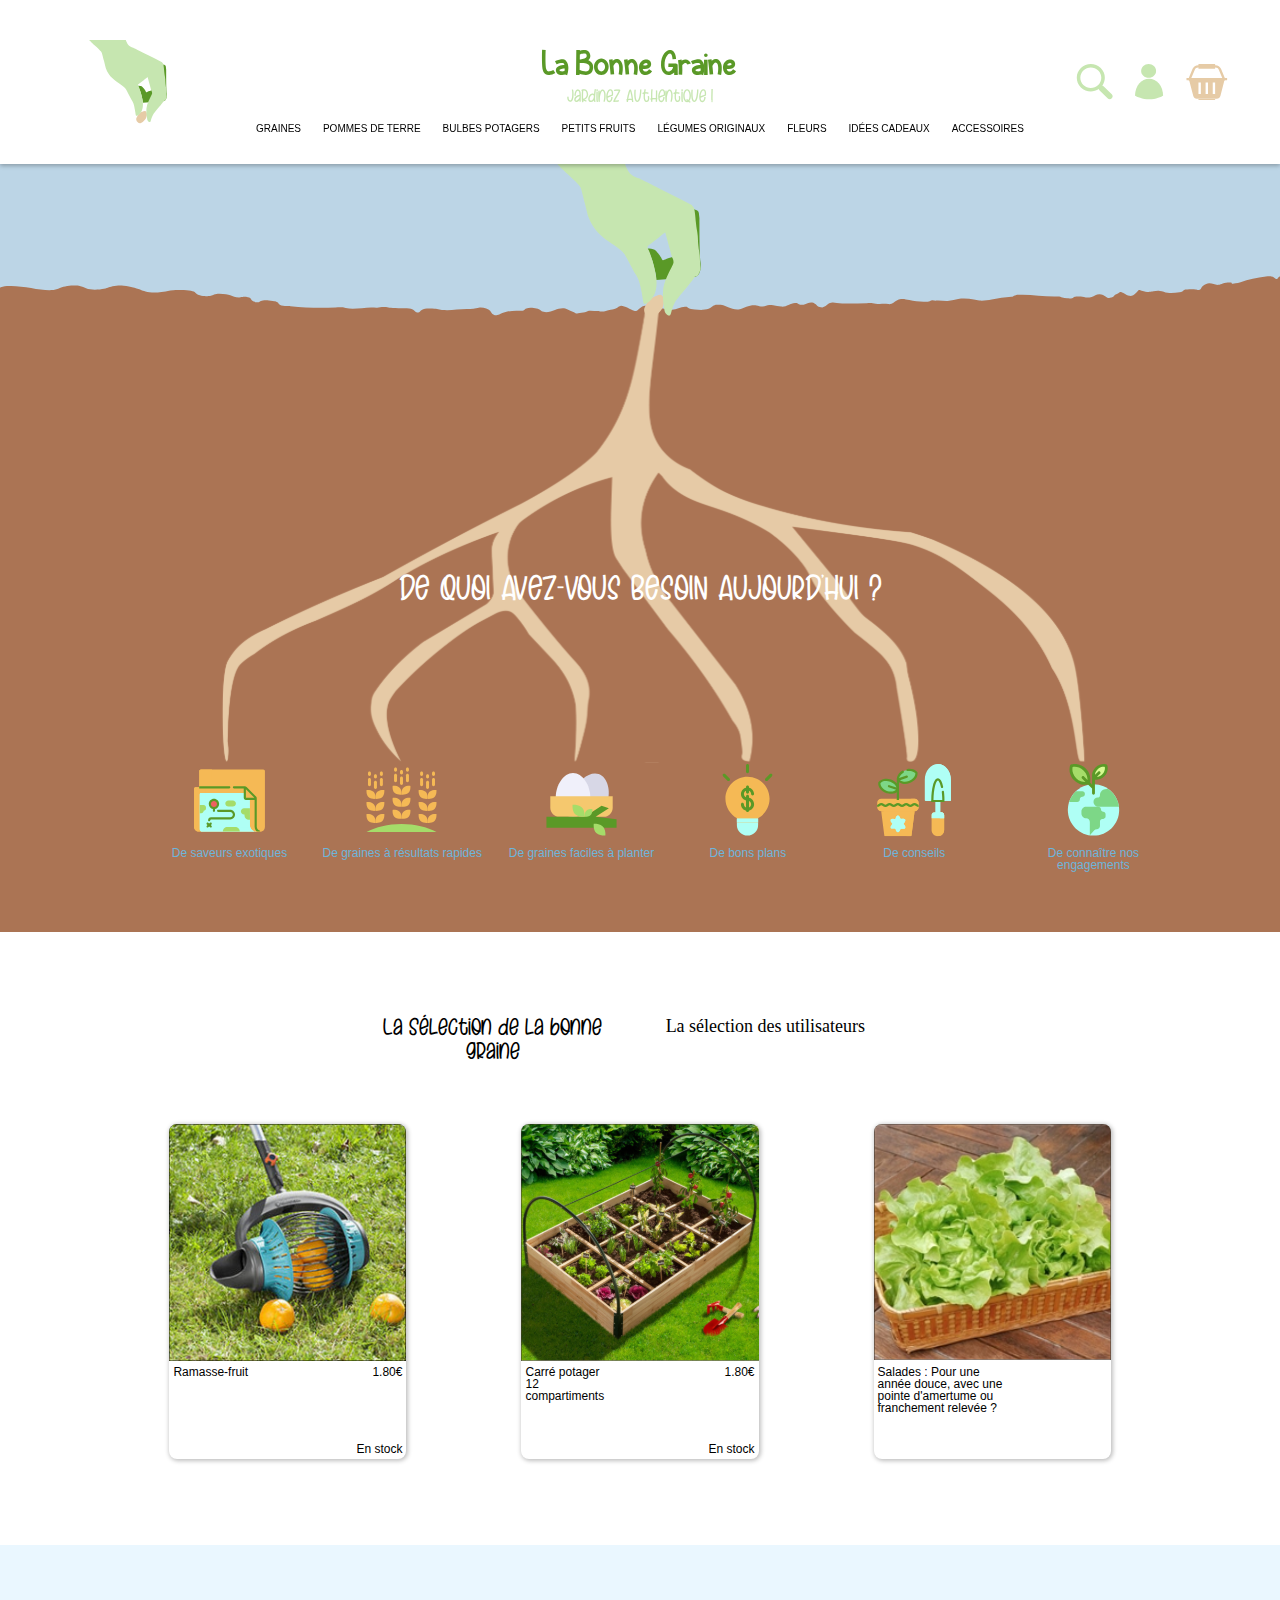
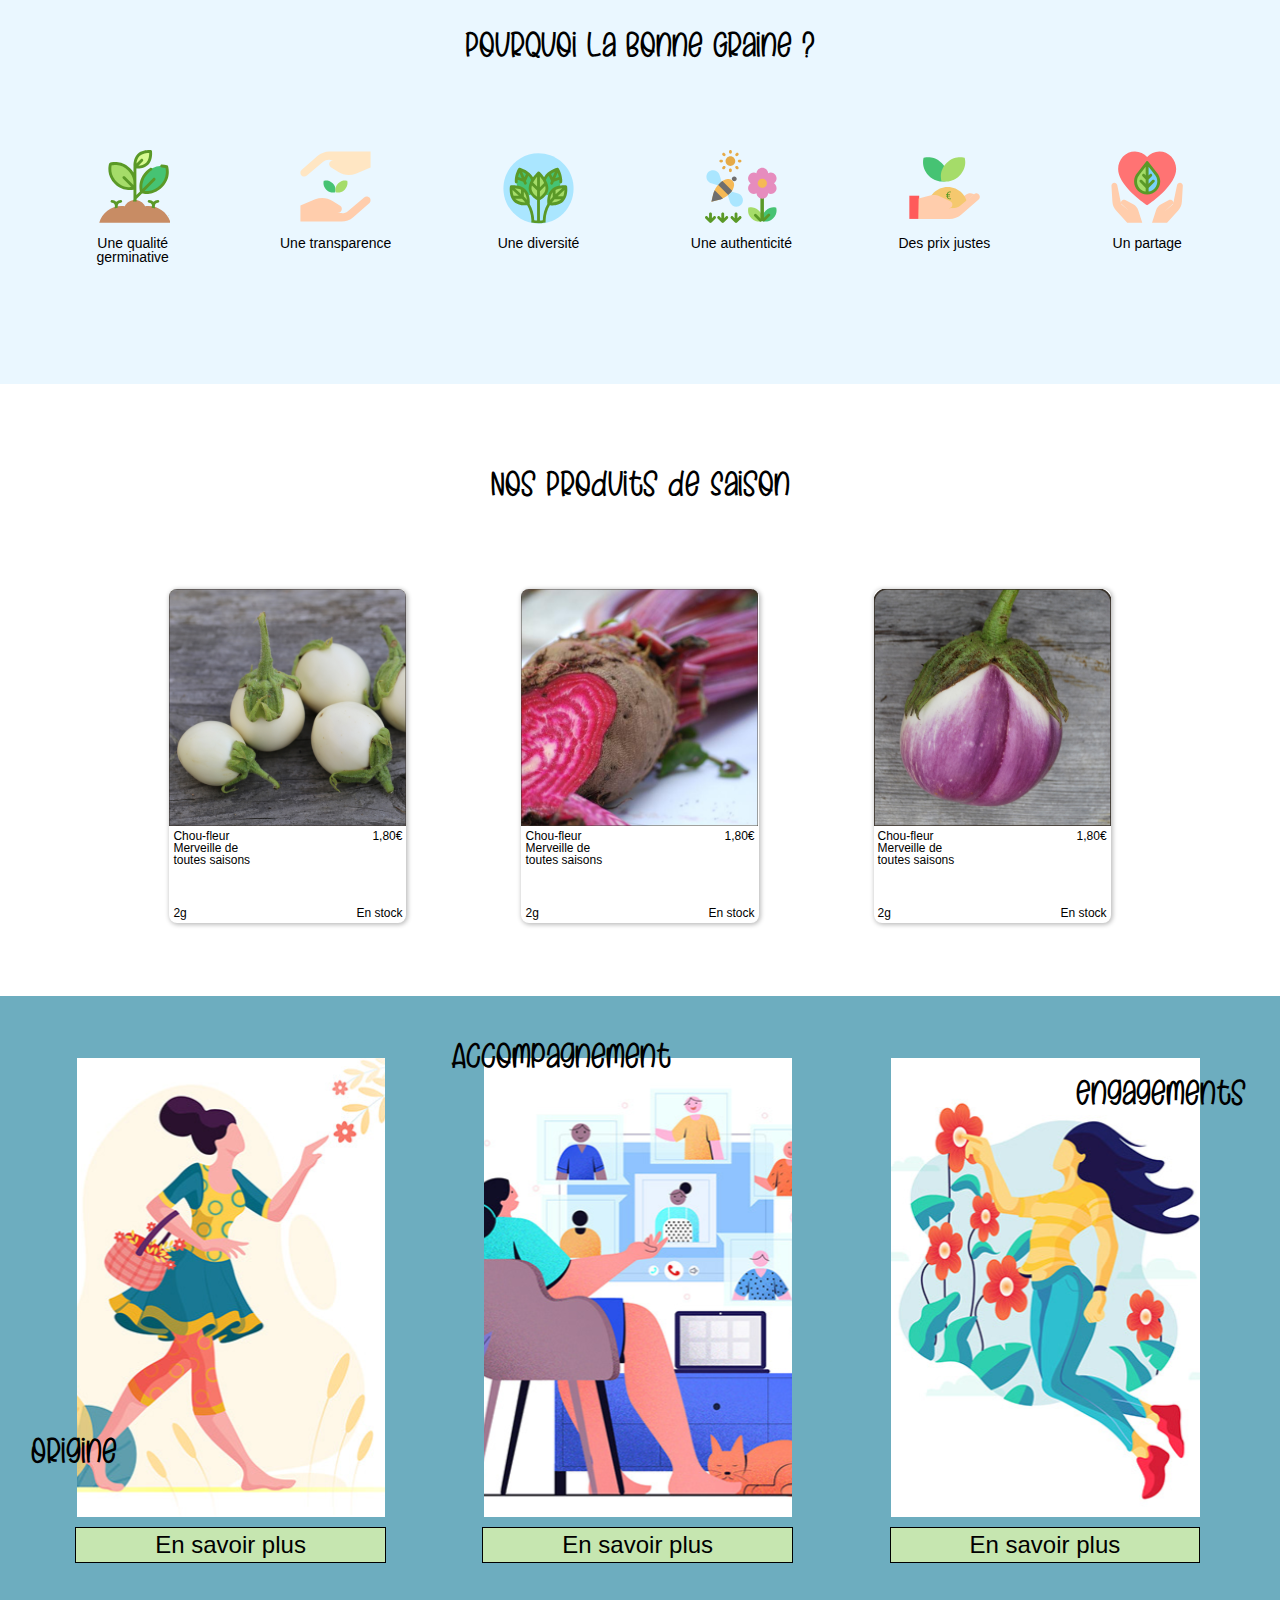
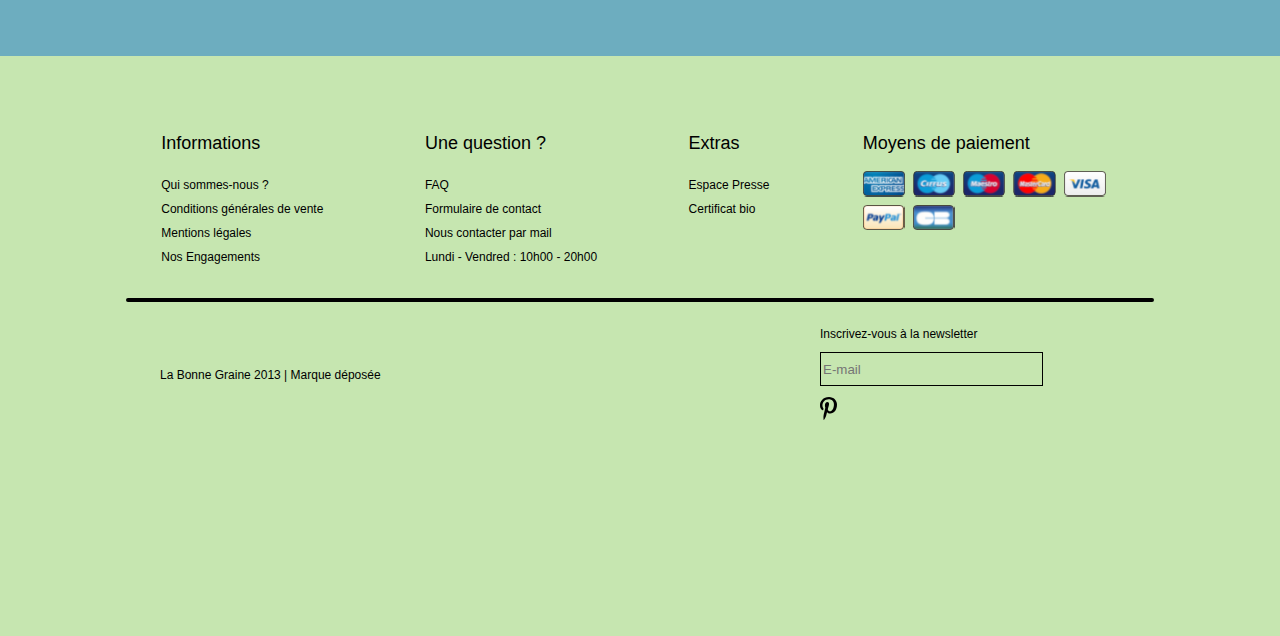
==== index.html @ 95ce658c "Getting someplace" ====
<!DOCTYPE html>
<html lang="fr">
<head>
    <meta charset="UTF-8" name="viewport" content="width=device-width">
    <title>La Bonne Graine HomePage</title>
    <link href="bonnegrainehp.css" rel="stylesheet">
</head>
<body>
    <header>
<!-- Header absolute -->
        <div id = "absheader">
            <a id = "logoheader" class = "logo" href="https://www.labonnegraine.com/" alt="logo Bonne Graine"></a>
            <div id = "fixtext">
                <h1>La Bonne Graine<span><br>Jardinez Authentique !</span></h1>
                <nav>
                    <a href="https://www.labonnegraine.com/">GRAINES</a>
                    <a href="https://www.labonnegraine.com/">POMMES DE TERRE</a>
                    <a href="https://www.labonnegraine.com/">BULBES POTAGERS</a>
                    <a href="https://www.labonnegraine.com/">PETITS FRUITS</a>
                    <a href="https://www.labonnegraine.com/">LÉGUMES ORIGINAUX</a>
                    <a href="https://www.labonnegraine.com/">FLEURS</a>
                    <a href="https://www.labonnegraine.com/">IDÉES CADEAUX</a>
                    <a href="https://www.labonnegraine.com/">ACCESSOIRES</a>
                </nav>
            </div>
            <div id = "triologo">
                <div id = "absglass" class = "glass"></div>
                <div id = "absaccount" class = "account"></div>
                <div id = "abscheckout" class = "checkout"></div>
            </div>
        </div>
<!-- Header fixed -->
        <div id = "fixheader">
            <div id = "burger"></div>
            <h1 id = "fixh1">La Bonne Graine<span><br>Jardinez Authentique !</span></h1>
            <ul id = "triologofix">
                <a class = account href="https://www.labonnegraine.com/" name="account" alt="account"></a>
                <div id = "fixglass" class = glass></div>
                <div class = checkout></div>
            </ul>
        </div>
        <!-- <input id = "search" class = "nosearch" type = "text"> -->
    </header>
    <main>
<!-- Hero full image -->
        <section id = "hero">
            <div id = "herologo" class = "logo"></div>
            <div id = "surface"></div>
            <div id = "earth">
                <div id = "roots"></div>
                <p id = "today">DE QUOI AVEZ-VOUS BESOIN AUJOURD'HUI ?</p>
                <div id = "ulhero">
                    <a href="https://www.labonnegraine.com/" id = "exoduo" class = "heroduo">
                        <div id = "exotic" class = "herogo"></div>
                        <p class = "herotext">De saveurs exotiques</p>
                    </a>
                    <a href="https://www.labonnegraine.com/" id = "quickduo" class = "heroduo">
                        <div id = "quick" class = "herogo"></div>
                        <p class = "herotext">De graines à résultats rapides</p>
                    </a>
                    <a href="https://www.labonnegraine.com/" id = "eggduo" class = "heroduo">
                        <div id = "eggs" class = "herogo"></div>
                        <p class = "herotext">De graines faciles à planter</p>
                    </a>
                    <a href="https://www.labonnegraine.com/" id = "ideaduo" class = "heroduo">
                        <div id = "idea" class = "herogo"></div>
                        <p class = "herotext">De bons plans</p>
                    </a>
                    <a href="https://www.labonnegraine.com/" id = "adviduo" class = "heroduo">
                        <div id = "advice" class = "herogo"></div>
                        <p class = "herotext">De conseils</p>
                    </a>
                    <a href="https://www.labonnegraine.com/" id = "eartduo" class = "heroduo">
                        <div id = "planet" class = "herogo"></div>
                        <p class = "herotext">De connaître nos engagements</p>
                    </a>
                </ul>
            </div>
        </section>
<!-- Selections -->
        <section id = "selections">
            <h2 class = "activeselectitle" id = "selecseed">La sélection de la bonne graine</h2>
            <div id = "seedcards" class = "ribbon">
                <!-- <div class = "leftarrow"></div> -->
                <div  class = "triocards">
                    <article id = "selecard1" class = "cards">
                        <a href="https://www.labonnegraine.com/"><div id = "selecard1img" class = cardimgs></div></a>
                        <p id = "selecard1name" class = "cardname">Ramasse-fruit</p>
                        <p id = "selecard1price" class = "cardprice">1.80€</p>
                        <p id = "selecard1quan" class = "cardquan"></p>
                        <p id = "selecard1ava" class = "cardava">En stock</p>
                    </article>
                    <article id = "selecard2" class = "cards">
                        <a href="https://www.labonnegraine.com/"><div id = "selecard2img" class = cardimgs></div></a>
                        <p id = "selecard2name" class = "cardname">Carré potager 12 compartiments</p>
                        <p id = "selecard2price" class = "cardprice">1.80€</p>
                        <p id = "selecard2quan" class = "cardquan"></p>
                        <p id = "selecard2ava" class = "cardava">En stock</p>
                    </article>
                    <article id = "selecard3" class = "cards">
                        <a href="https://www.labonnegraine.com/"><div id = "selecard3img" class = cardimgs></div></a>
                        <p id = "selecard3name" class = "cardname">Salades : Pour une année douce, avec une pointe d'amertume ou franchement relevée ?</p>
                        <p id = "selecard3price" class = "cardprice"></p>
                        <p id = "selecard3quan" class = "cardquan"></p>
                        <p id = "selecard3ava" class = "cardava"></p>
                    </article>
                </div>
                <!-- <div class = "rightarrow"></div> -->
            </div>
            <h2 class = "selectitle" id = "selecusers">La sélection des utilisateurs</h2>
            <div id = "userscards" class = "ribbon">
                <!-- <div class = "leftarrow"></div> -->
                <div class = "triocards">
                    <article id = "selecard4" class = "cards">
                        <a href="https://www.labonnegraine.com/"><div id = "selecard4img" class = cardimgs></div></a>
                        <p id = "selecard4name" class = "cardname">Gants pour travaux ergo</p>
                        <p id = "selecard4price" class = "cardprice">3,22€</p>
                        <p id = "selecard4quan" class = "cardquan"></p>
                        <p id = "selecard4ava" class = "cardava">En stock</p>
                    </article>
                    <article id = "selecard5" class = "cards">
                        <a href="https://www.labonnegraine.com/"><div id = "selecard5img" class = cardimgs></div></a>
                        <p id = "selecard5name" class = "cardname">Courgette Lebanon</p>
                        <p id = "selecard5price" class = "cardprice">1,80€</p>
                        <p id = "selecard5quan" class = "cardquan">2g</p>
                        <p id = "selecard5ava" class = "cardava">En stock</p>
                    </article>
                    <article id = "selecard6" class = "cards">
                        <a href="https://www.labonnegraine.com/"><div id = "selecard6img" class = cardimgs></div></a>
                        <p id = "selecard6name" class = "cardname">Laitue Cocarde Bio</p>
                        <p id = "selecard6price" class = "cardprice">1,80€</p>
                        <p id = "selecard6quan" class = "cardquan">0,2g</p>
                        <p id = "selecard6ava" class = "cardava">En stock</p>
                    </article>
                </div>
                <!-- <div class = "rightarrow"></div> -->
            </div>
        </section>
<!-- Why? -->
        <section id = "why">
            <h2>Pourquoi La Bonne Graine ?</h2>
            <div id = "whys">
                <div id = "quaduo" class = "whyduo">
                    <div id = "quality" class = "whyogo"></div>
                    <p class = "whytext">Une qualité germinative</p>
                </div>
                <div id = "transduo" class = "whyduo">
                    <div id = "transparency" class = "whyogo"></div>
                    <p class = "whytext">Une transparence</p>
                </div>
                <div id = "divduo" class = "whyduo">
                    <div id = "diversity" class = "whyogo"></div>
                    <p class = "whytext">Une diversité</p>
                </div>
                <div id = "autduo" class = "whyduo">
                    <div id = "authenticity" class = "whyogo"></div>
                    <p class = "whytext">Une authenticité</p>
                </div>
                <div id = "priduo" class = "whyduo">
                    <div id = "prices" class = "whyogo"></div>
                    <p class = "whytext">Des prix justes</p>
                </div>
                <div id = "shaduo" class = "whyduo">
                    <div id = "share" class = "whyogo"></div>
                    <p class = "whytext">Un partage</p>
                </div>
            </div>
        </section>
<!-- Seasonal Products -->
        <section id = "season">
            <h2>Nos Produits de Saison</h2>
            <div class = "ribbon">
                <!-- <div class = "leftarrow"></div> -->
                <div class = "triocards">
                    <article id = "seacard1" class = "cards">
                        <a href="https://www.labonnegraine.com/"><div id = "seacard1img" class = cardimgs></div></a>
                        <p id = "seacard1name" class = "cardname">Chou-fleur Merveille de toutes saisons</p>
                        <p id = "seacard1price" class = "cardprice">1,80€</p>
                        <p id = "seacard1quan" class = "cardquan">2g</p>
                        <p id = "seacard1ava" class = "cardava">En stock</p>
                    </article>
                    <article id = "seacard2" class = "cards">
                        <a href="https://www.labonnegraine.com/"><div id = "seacard2img" class = cardimgs></div></a>
                        <p id = "seacard2name" class = "cardname">Chou-fleur Merveille de toutes saisons</p>
                        <p id = "seacard2price" class = "cardprice">1,80€</p>
                        <p id = "seacard2quan" class = "cardquan">2g</p>
                        <p id = "seacard2ava" class = "cardava">En stock</p>
                    </article>
                    <article id = "seacard3" class = "cards">
                        <a href="https://www.labonnegraine.com/"><div id = "seacard3img" class = cardimgs></div></a>
                        <p id = "seacard3name" class = "cardname">Chou-fleur Merveille de toutes saisons</p>
                        <p id = "seacard3price" class = "cardprice">1,80€</p>
                        <p id = "seacard3quan" class = "cardquan">2g</p>
                        <p id = "seacard3ava" class = "cardava">En stock</p>
                    </article>
                </div>
                <!-- <div class = "rightarrow"></div> -->
            </div>
        </section>
<!-- Know more -->
        <section id = "divknowmore">
            <div id = "trioknow">
                <article id = "knowcard1" class = "knowcards">
                    <a href="https://www.labonnegraine.com/"><p class = "hiddentext"><span>Origine<br></span><br>Des graines d'une origine irréprochable issues d'une agriculture responsable</p>
                    <div id = "knowcard1img" class = "knowcardimgs">
                        <h2 id = "origin">Origine</h2>
                    </div>
                    <p class = "knowmore">En savoir plus</p></a>
                </article>
                <article id = "knowcard2" class = "knowcards">
                    <a href="https://www.labonnegraine.com/"><p class = "hiddentext"><span>Accompagnement<br></span><br>Un accompagnement de tous les instants à travers nos diverses ressources et services
                    <div id = "knowcard2img" class = "knowcardimgs">
                        <h2 id = "company">Accompagnement</h2>
                    </div>
                    <p class = "knowmore">En savoir plus</p></a>
                </article>
                <article id = "knowcard3" class = "knowcards">
                    <a href="https://www.labonnegraine.com/"><p class = "hiddentext"><span>Engagements<br></span><br>Nous accordons une importance toute particulière au respect des agriculteurs</p>
                    <div id = "knowcard3img" class = "knowcardimgs">
                        <h2 id = "commit">Engagements</h2>
                    </div>
                    <p class = "knowmore">En savoir plus</p></a>
                </article>
            </ul>
        </section>
    </main>
<!-- Footer -->
    <footer>
        <div id = "linebackward">
            <div class = "footext"><h3>Informations</h3>
                <a href="https://www.labonnegraine.com/"><br>Qui sommes-nous ?</a>
                <a href="https://www.labonnegraine.com/"><br>Conditions générales de vente</a>
                <a href="https://www.labonnegraine.com/"><br>Mentions légales</a>
                <a href="https://www.labonnegraine.com/"><br>Nos Engagements</a>
            </div>
            <div class = "footext"><h3>Une question ?</h3>
                <a href="https://www.labonnegraine.com/"><br>FAQ</a>
                <a href="https://www.labonnegraine.com/"><br>Formulaire de contact</a>
                <a href="https://www.labonnegraine.com/"><br>Nous contacter par mail</a>
                <a href="https://www.labonnegraine.com/"><br>Lundi - Vendred : 10h00 - 20h00</a>
            </div>
            <div class = "footext" id = "extras"><h3>Extras</h3>
                <a href="https://www.labonnegraine.com/"><br>Espace Presse</a>
                <a href="https://www.labonnegraine.com/"><br>Certificat bio</a>
            </div>
            <div class = "footext" id = "paymean"><h3>Moyens de paiement</h3>
                <div id = "credit">
                    <div id = "AE" class = "pay"></div>
                    <div id = "cirrus" class = "pay"></div>
                    <div id = "maestro" class = "pay"></div>
                    <div id = "mastercard" class = "pay"></div>
                    <div id = "visa" class = "pay"></div>
                    <div id = "paypal" class = "pay"></div>
                    <div id = "cb" class = "pay"></div>
                </div>
            </div>
        </div>
        <div id = "lineonward">
            <div id = "linefooter"></div>
            <div id = "afterline">
                <div id = "newsbloc">
                    <label for= "newsletter">Inscrivez-vous à la newsletter</label>
                    <input name = "newslettertype = "text" id = "newsletter" placeholder = "E-mail">
                    <div id ="footogos">
                        <a href="https://www.labonnegraine.com/"><div id = "pinterest" class = "footogo"></div></a>
                        <a href="https://www.labonnegraine.com/"><div id = "instagram" class = "footogo"></div></a>
                        <a href="https://www.labonnegraine.com/"><div id = "facebook" class = "footogo"></div></a>
                        <a href="https://www.labonnegraine.com/"><div id = "twitter" class = "footogo"></div></a>
                    </div>
                </div>
                <p id = "ltd">La Bonne Graine 2013 | Marque déposée</p>
            </div>
        </div>
    </footer>
 <script type="text/javascript" src = "bonnegrainehp.js"></script>
</body>
</html>
---- bonnegrainehp.css ----
/* Reset CSS */
html, body, div, span, applet, object, iframe, h1, h2, h3, h4, h5, h6, p, blockquote, pre,a, abbr, acronym, address, big, 
cite, code,del, dfn, em, img, ins, kbd, q, s, samp,small, strike, strong, sub, sup, tt, var,b, u, i, center,dl, dt, dd, ol, ul, li,fieldset, form, label, legend,table, caption, tbody, tfoot, thead, tr, th, td,article, aside, canvas, details, embed, figure, figcaption, footer, header, hgroup, menu, nav, output, ruby, section, summary,time, mark, audio, video {margin: 0; padding: 0; border: 0; font-size: 100%; font: inherit; vertical-align: baseline;}

/* HTML5 display-role reset for older browsers */
article, aside, details, figcaption, figure, footer, header, hgroup, menu, nav, section {display: block;}
body {line-height: 1;}
ol, ul {list-style: none;}
blockquote, q {quotes: none;}
blockquote:before, blockquote:after,
q:before, q:after {content: ''; content: none;}
table {border-collapse: collapse; border-spacing: 0;}

@font-face {
    font-family: "Dinoko";
    src: url("/dinoko/Dinoko-Regular.otf")
}
@font-face {
    font-family: "Craft Holic";
    src: url("/craft_holic/CraftHolic.otf")
}
@font-face {
    font-family: "Graphik";
    src:  url("/Graphik-font-family/GraphikRegular.otf"),
          url("/Graphik-font-family/GraphikMedium.otf")
}

/* Doc */
html {overflow-x: hidden;}
.logo {background-image: url("images/Logo.svg");}
body {position: absolute; top: 0px; margin: 0px; width: fit-content; font-family: "Graphik", Arial; font-weight: 500; width: fit-content; overflow: hidden;}
main {position: relative; top: 80px; display: flex; flex-direction: column; width: 100vw; text-align: center; overflow: hidden;}
h1 {min-width: 140px; font-family: "Dinoko", Arial; font-size: 24px; color: #5A9927; margin: 0.67em; text-align: center; line-height: 20px;}
h1 span {position: relative; top: -5px; font-family: "Craft Holic", Arial; font-size: 14px; color: #C6E6B0; line-height: 14px;}
h2 {font-family: "Craft Holic", Arial; font-size: 36px; padding: 38px; margin: 0px;}
h3 {font-size: 18px; margin-bottom: 15px;}
ul {padding: 0px;}
nav {list-style: none;}
a {text-decoration: none; color: black;}
nav a:hover {text-decoration: underline;}
img {display: none;}

/* Cards */
.triocards {position: relative; left: -72px; display: flex; min-width: 144px; width: calc(100vw + 144px); align-items: space-between; justify-content: space-between; font-size: 12px; text-align: start;}
.cards {position: relative; min-height: 203px; height: 54.14vw; min-width: 144px; width: 38.46vw; box-shadow: 1px 1px 4px 1px rgba(0,0,0,0.25); border-radius: 8px; margin-bottom: 44px; overflow: hidden;}
.cardname {position: absolute; top: 148px; left: 4px; width: 83px; margin: 0px;}
.cardprice {position: absolute; top: 148px; right: 4px; margin: 0px;}
.cardava {position: absolute; bottom: 4px; right: 4px; margin: 0px;}
.cardquan {position: absolute; bottom: 4px; left: 4px; margin: 0px;}
.cardimgs {min-width: 144px; width: 38.46vw; min-height: 144px; height: 38.46vw; background-size: contain; background-repeat: no-repeat;}

/* Fixed Header */
#absheader {display: none;}
#fixheader {position: fixed; top: 0px; height: 80px; width: 100vw; box-shadow: 0px 2px 4px rgba(0, 0, 0, 0.25); display: flex; z-index: 101; background-color: white;}
    #burger {position: relative; left: 5%; top: 31.5px; background-image: url("images/Burger.svg"); background-size: contain; height: 15px; width: 23px; }
    #fixheader h1 {position: relative; top: 24px; left: 10%; margin: 0px;}
    #triologofix {position: absolute; top: 24px; right: 5%; height: 30px; width: 30%; max-width: 131px; display: flex; justify-content: space-between; margin: 0px;}
        .glass {background-image: url("images/Loupe.svg"); background-size: contain; width: 31px; height: 30px;}
        .account {background-image: url("images/account.svg"); background-size: contain; width: 24px; height: 30px;}
        .checkout {background-image: url("images/checkout.svg"); background-size: contain; width: 35.11px; height: 30px;}
    /* .nosearch {display: none;}
    .fixsearchbar {position: fixed; display: block; top: 50px; right: 0px; z-index: 151; outline: 2px #C6E6B0; border-color: #C6E6B0; border-radius: 8px; border-width: 1px; height: 30px; width: 30vw; transform: translateY(30px);} */
    

/* Hero */
#hero {position: relative; top: 0px; height: 395.7vw; background-color: #BCD5E6; overflow: hidden;}
#herologo {z-index: 100; position: relative; left: 39.2157%; width: 21.3vw; height: 22.775vw; background-image: url("images/Logo.svg"); background-size: contain;}
/* Earth */
#surface {position: relative; top: -0.8%; left: -0.5vw; height: 3.85vw; width: 101vw; background-image: url(images/soil.svg); background-size: contain; background-repeat: no-repeat;}
#earth {position: relative; top: -1%; background-color: #AB7454; height: 373vw; z-index: 0;}
#roots {position: relative; left: 23vw; top: -0.3%; height: 325vw; width: 60vw; background-image: url(images/Roots.svg); background-size: contain; background-repeat: no-repeat;}
#today {position: absolute; top: 25px; left: 15%; z-index: 1; font-family: "Craft Holic", Arial; font-size: 25px; width: 70vw; color: white; text-align: center;}
/* Icon duos */
.heroduo {width: 160px; color: #6eb5db; display: flex; flex-direction: column; align-items: center; justify-content: center; text-align: center; position: absolute; cursor: pointer;}
    .herotext {margin: 0px; font-size: 12px;}
    .herogo {background-size: contain; background-repeat: no-repeat; height: 17.5vw; width: 17.5vw; transition: transform 0.3s;}
    .herotext {position: relative; top: 10px;}
    #exoduo {top: 71vw; left: 7vw;}
        #exotic {background-image: url(images/map.svg);}
    #quickduo {top: 123vw; left: 40vw;}
        #quick {background-image: url(images/field.svg);}
    #eggduo {top: 174vw; left: 3vw;} 
        #eggs {background-image: url(images/egg.svg);}
    #ideaduo {top: 220vw; left: 54vw;}
        #idea {background-image: url(images/idea.svg);}
    #adviduo {top: 261vw; left: 0vw;}
        #advice {background-image: url(images/advice.svg);}
    #eartduo {top: 323vw; left: 47vw;}
        #planet {background-image: url(images/earth.svg);}
/* Restore ul/li styles */
#credit, .footext { list-style-type: disc;}
.pay, .footext a {display: list-item; text-align: -webkit-match-parent; list-style: none;}

/* Selections */
#selections {position: relative; top: 0px; overflow: hidden;}
#selecard1img {background-image: url(images/ramasse-fruit.svg);}
#selecard2img {background-image: url(images/carrepotager.svg);}
#selecard3img {background-image: url(images/salade.svg);}
#selecard3name {width: 135px;}
#selecard4img {background-image: url(images/courgette.svg);}
#selecard5img {background-image: url(images/gant.png);}
#selecard6img {background-image: url(images/cocarde.jpg);}

/* Why */
#why {background-color: #EAF7FF;}
#whys {display: flex; flex-wrap: wrap; margin: 4.87vw; justify-content: space-between;}
.whyduo {width: 30vw; display: flex; flex-direction: column; align-items: center; padding-bottom: 74px;}
.whyogo {position: relative; background-size: contain; min-width: 66px; max-width: 88px; min-height: 66px; max-width: 88px; transition: transform 0.3s;}
.whytext {position: relative; font-size: 12px; margin: 0px; top: 2px;}
#quality {background-image: url(images/plant.svg);}
#transparency {background-image: url(images/transparence.svg);}
#diversity {background-image: url(images/diversity.svg);}
#authenticity {background-image: url(images/bee.svg);}
#prices {background-image: url(images/prices.svg);}
#share {background-image: url(images/share.svg);}

/* Seasonal Products */
#seacard1img {background-image: url(images/radis.svg);}
#seacard2img {background-image: url(images/radis2.svg);}
#seacard3img {background-image: url(images/chou.svg);}

/* Know More */
#divknowmore {background-color: #6DADBF; height: 163.9vw;}
#trioknow {position: relative; top: 20.53vw; left: -57.7vw; margin: 0px; display: flex; width: calc(215.2vw); align-items: space-between; justify-content: space-between; font-size: 12px; text-align: start;}
.knowcards {position: relative; width: 64.935vw; height: 116.82vw;}
.knowcards:hover {z-index: 0;}
.knowcardimgs {position: relative; height: 100vw; width: 64.935vw; background-size: cover; background-position: center; margin-bottom: 18px; background-repeat: no-repeat;}
#knowcard1img {background-image: url(images/origin.svg); background-position: right;}
#knowcard2img {background-image: url(images/accompagnement.svg);}
#knowcard3img {background-image: url(images/engagements.svg);}
.hiddentext {display: none;}
/* Image text */
.knowcardimgs h2 {position: absolute;}
#origin {left: -70px; bottom: 40px;}
#company {top: -51px; left: -56px;}
#commit {top: -30px; right: -50px;}
/* Rectangle */
.knowmore {position: absolute; font-size: 24px; font-weight: 400; background-color: #C6E6B0; border: solid 0.5px black; width: 64.935vw; padding-top: 2vw; padding-bottom: 2vw; text-align: center; margin: 0px;}

/* Footer */
footer {z-index: 1; position: relative; text-align: center; width: 100vw; background-color: #C6E6B0;}
#linebackward {position: relative; top: 40px;}
.footext {margin-top: 38px; margin-bottom: 77px; position: relative;}
/* Paymeans */
#credit {width: 78vw; margin-right: 11vw; margin-left: 11vw; display: flex; flex-wrap: wrap; justify-content: center; text-align: center;}
.pay {height: 32px; width: 53px; background-size: contain; overflow: hidden; margin: 4px;}
#AE {background-image: url(images/americanexpress.svg);}
#cirrus {background-image: url(images/cirrus.svg);}
#maestro {background-image: url(images/maestro.svg);}
#mastercard {background-image: url(images/mastercard.svg);}
#visa {background-image: url(images/visa.svg);}
#paypal {background-image: url(images/paypal.svg);}
#cb {background-image: url(images/cb.svg);}
#paymean {margin-bottom: 0px;}
/* From the middle line onward */
#lineonward {position: relative; top: 37px; display: flex; flex-direction: column; align-items: center; justify-content: space-evenly; font-size: 12px;}
#linefooter {width: 58.668vw; background: black; border: solid black 2px; margin-top: 38px; margin-bottom: 38px; border-radius: 8px;}
#afterline {display: flex; flex-direction: column; align-items: center; justify-content: space-evenly;}
/* Newsletter */
#newsletter {position: relative; border: solid; border-color: black; border-radius: 0px; border-width: 0.5px; background: transparent; width: 217px; height: 30px;}
#newsbloc {width: 100vw; margin-right: 0px; display: flex; flex-direction: column; align-items: center;}
#newsletter input {height: 30px;}
input:focus {outline-color: black; border: none;}
label {position: relative; bottom: 1em;}
/* Social medias */
#footogos {display: flex; width: 139px; justify-content: space-between; align-items: center;}
.footogo {position: relative; top: 11px; width: 23px; height: 23px; background-size: contain; background-repeat: no-repeat;}
#pinterest {background-image: url(images/pinterest2.svg); width: 17px;}
#instagram {background-image: url(images/instagram.svg);}
#facebook {background-image: url(images/facebook2.svg);}
#twitter {background-image: url(images/twitter2.svg); height: 18px;}
#ltd {padding: 82px; width: 230px;}


/* Responsive mobile */
@media screen and (min-width: 375px) {
    #surface {left: 0px; width: 103vw;}
    .cardname {top: calc(38.46vw + 4px);}
    .cardprice {top: calc(38.46vw + 4px);}
    #exoduo {top: 72vw; left: 10vw;}
    #quickduo {top: 124vw; left: 42vw;}
    #eggduo {top: 175vw; left: 5vw;} 
    #ideaduo {top: 221vw; left: 57vw;}
    #adviduo {top: 262vw; left: 1vw;}
    #eartduo {top: 324vw; left: 50vw;}
    .whytext {font-size: 14px;}
    .herotext {font-size: 14px;}
}

@media screen and (min-width: 425px) {
    #credit {width: 70vw; margin-right: 15vw; margin-left: 15vw;}
    #exoduo {top: 73vw; left: 13vw;}
    #quickduo {top: 125vw; left: 45vw;}
    #eggduo {top: 176vw; left: 8vw;} 
    #ideaduo {top: 222vw; left: 58vw;}
    #adviduo {top: 263vw; left: 3vw;}
    #eartduo {top: 325vw; left: 53vw;}
 }

 @media screen and (min-width: 500px) {
    #exoduo {top: 72vw; left: 15vw;}
    #quickduo {top: 124vw; left: 47vw;}
    #eggduo {top: 175vw; left: 10vw;} 
    #ideaduo {top: 223vw; left: 60vw;}
    #adviduo {top: 264vw; left: 5vw;}
    #eartduo {top: 324vw; left: 55vw;}
 }

 @media screen and (min-width: 600px) {
    #exoduo {left: 18vw;}
    #quickduo {left: 50vw;}
    #eggduo {left: 14vw;} 
    #ideaduo {top: 224vw; left: 63vw;}
    #adviduo {top: 265vw; left: 9vw;}
    #eartduo {top: 326vw; left: 58vw;}
 }

 /* Responsive tablet */
 @media screen and (min-width: 768px) {
    /* Cards */
    .triocards {min-width: 144px; width: 73.53vw; left: 0px;}
    .cards {height: 26.11vw; width: 18.52vw;}
    .cardname {top: calc(18.52vw + 4px); left: 4px; width: 83px; margin: 0px;}
    .cardprice {position: absolute; top: calc(18.52vw + 4px); right: 4px; margin: 0px;}
    .cardava {position: absolute; bottom: 4px; right: 4px; margin: 0px;}
    .cardquan {position: absolute; bottom: 4px; left: 4px; margin: 0px;}
    .cardimgs {width: 18.52vw; height: 18.52vw;}
    .leftarrow {background-image: url(images/leftarrow.svg); width: 3.69vw; height: 1.68vw; background-size: contain; background-repeat: no-repeat; cursor: pointer; transition: transform 0.3s;}
    .leftarrow:hover {transform: translateX(-10%);}
    .rightarrow {background-image: url(images/rightarrow.svg); width: 3.69vw; height: 1.68vw; background-size: contain; background-repeat: no-repeat; cursor: pointer; transition: transform 0.3s;}
    .rightarrow:hover {transform: translateX(10%);}
    .ribbon {display: flex; justify-content: space-evenly; align-items: center; position: relative;}
     /* Hero */
    #roots {background-image: url(images/rootsfull.svg); width: 72.1vw; top: -0.1%; left: 13.5vw;}
    #herologo {left: 43.5vw; width: 11.3vw; height: 12.04vw; margin-right: 0px;}
    #hero {height: 60vw;}
    #surface {top: -6%;}
    #earth {top: -6.8%; height: 373vw;}
    #today {top: 20vw; left: 15%; z-index: 1;}
    #ulhero {position: absolute; display: flex; margin: 0px; top: 35vw; left: -1vw; height: 8.96vw; width: 100vw; z-index: 300;}
    .heroduo {width: 12.85vw;}
        .herotext {font-size: 12px;}
        .herogo {height: 5.76vw; width: 5.76vw;}
        .herogo:hover {transform: translateY(-10%);}
        #exoduo {top: 0vw; left: 12.5vw;}
        #quickduo {top: 0vw; left: 26vw;}
        #eggduo {top: 0vw; left: 40vw;} 
        #ideaduo {top: 0vw; left: 53vw;}
        #adviduo {top: 0vw; left: 66vw;}
        #eartduo {top: 0vw; left: 80vw;}
    /* Selections */
    #selections {width: 100vw; height: 47.85vw;}
    .triocardhidden {display: none;}
    .selectitle {position: absolute; top: 6.6vw; display: flex; width: 19vw; font-size: 18px; font-family: "Graphik"; padding: 0px; z-index: 5; cursor: pointer;}
    #selections .ribbon {top: 15vw;}
    #selecseed {left: 25.5vw;}
    #selecusers {right: 25.5vw;}
    .selectitle:hover {font-family: "Craft Holic"; font-size: 24px;}
    .activeselectitle {position: absolute; top: 6.6vw; display: flex; width: 19vw; padding: 0px; z-index: 5; font-family: "Craft Holic"; font-size: 24px;}
    .cards {margin: 0px;}
    /* Why */
    #why {height: 34.3vw;}
    #whys {margin-top: 0px; margin-bottom: 0px;}
    .whyogo {position: relative; background-size: contain; height: 5.76vw; width: 5.76vw; background-repeat: no-repeat; max-width: none;}
    .whyogo:hover {transform: translateY(-10%);}
    .whyduo {width: 11vw;}
    .whytext {position: relative; top: 1vw;}
    /* Seasonal Products */
    #season {height: 47.85vw; position: relative;}
    h2 {padding: 6.6vw;}
    .triocards {margin: 0px;}
    /* Knowmore */
    #divknowmore {height: 51.55vw;}
    .knowcards {margin-top: 77px; margin-bottom: 110px; width: 24.1vw; height: 42.02vw; margin: 0px;}
    .hiddentext {position: absolute; display: block; width: 100%; height: 35.91vw; background-color: #AB7454; margin: 0px; color: #BCD5E6; font-size: 14px; box-sizing: border-box; padding: 3vw; border-color: #BCD5E6; padding-top: 11vw;}
    .hiddentext span{font-size: 18px; font-family: "Craft Holic"; text-decoration: underline;}
    .knowcardimgs {margin: 0px; width: 24.1vw; height: 35.91vw;}
    .knowcardimgs:hover {background-color: #AB7454; opacity: 0.02;}
    .knowmore {font-size: 24px; margin-top: 10px; font-weight: 400; width: 24.1vw; padding-top: 5px; padding-bottom: 5px; text-align: center; right: -0.5px;}
    .knowmore:hover {background-color: #AB7454; color: #BCD5E6; border-color: #BCD5E6;}
    #trioknow {top: 4.79vw; left: 6vw; width: 87.72vw; margin: 0px;}
    #origin {left: -10.21vw; bottom: -3vw;}
    #company {top: -8vw; left: -9.17vw;}
    #commit {top: -5.125vw; right: -10.21vw;}
    /* Footer */
    footer {text-align: start; height: 34.48vw; min-height: 580px; top: 80px;}
    h3 {font-size: 18px;}
    #linebackward {display: flex; justify-content: space-evenly; font-size: 12px; margin-left: 12vw; margin-right: 12vw;}
    #credit {margin-right: 0px; margin-left: 0px; width: 20vw; justify-content: start; position: relative; right: 4px;}
    .footext {width: 20vw; margin-bottom: 0px;}
    #linefooter {width: 80vw;}
    #extras {width: 13vw;}
    #afterline {display: flex; flex-direction: row-reverse; width: 75vw; justify-content: space-between; align-items: center;}
    #newsbloc {width: 300px; align-items: start;}
    #ltd {width: 300px; padding: 0px;}
 }

 /* Responsive desktop */
 @media screen and (min-width: 1024px) {
    main {top: 0px;}
    #fixheader {z-index: 199;}
    #absheader {z-index: 200; position: relative; display: flex; justify-content: space-evenly; align-items: center;background-color: white; width: 100vw; height: 12.85vw; box-shadow: 0px 2px 4px rgba(0, 0, 0, 0.25);}
    /* .fixsearchbar {top: 50px; right: 0px; z-index: 151; outline-color: #C6E6B0; border-radius: 8px; border: #C6E6B0; height: 30px; width: 30vw; transform: translateY(30px); transition-duration: 0.3s;}
    .abssearchbar {top: 12.85vw; right: 0px; width: 30vw; z-index: 151; outline-color: #C6E6B0; border-radius: 8px; border: #C6E6B0; height: 30px; position: absolute;} */
    #today {font-size: 36px;}
    nav {display: flex; justify-content: space-between; font-size: 10px;}
    #absheader h1 {font-size: 36px;}
    #absheader h1 span {font-size: 18px; top: 0.3vw;}
    #logoheader {width: 6.11vw; height: 6.536vw; background-size: contain; margin-left: 2.92vw; margin-right: 2.92vw;}
    .selectitle {width: 19vw; font-size: 18px;}
    #selecseed {left: 29vw;}
    #selecusers {right: 29vw;}
    #fixtext {display: flex; width: 60vw; flex-direction: column; justify-content: center; align-items: space-evenly; text-align: center;}
    #triologo {height: 2.85vw; width: 11.95vw; display: flex; justify-content: space-between; margin: 0px;}
    #absaccount {width: 2.29vw; height: 2.85vw;}
    #absglass {width: 2.93vw; height: 2.85vw;}
    #abscheckout {width: 3.33vw; height: 2.85vw;}
    #surface {left: -1vw;}
    footer {top: 0px;}
    .pay {height: 2vw; width: 3.3vw;}
 }

 @media screen and (min-width: 1440px) {
    nav {display: flex; justify-content: space-between; font-size: 12px;}
    #absheader h1 {position: relative; font-size: 48px;}
    #absheader h1 span {position: relative; font-size: 24px;}
    #today {font-size: 48px;}
    .herotext {font-size: 18px; width: 11vw;}
    .cards {font-size: 18px;}
    .cardname {width: 12.9vw;}
    .selectitle {font-size: 24px;}
    .selectitle:hover {font-size: 36px;}
    .activeselectitle {font-size: 36px;}
    #selecard3name {width: calc(100% - 8px);}
    .whytext {font-size: 18px;}
    .knowmore {font-size: 24px;}
    h2 {font-size: 48px;}
    h3 {font-size: 24px; margin-bottom: 15px;}
    .footext {font-size: 14px;}
    #fixheader {height: 5.5556vw;}
    #burger {top: 2.19vw; height: 1.04vw; width: 1.6vw;}
    #fixheader h1 {top: 1.666667vw; left: 10vw;}
    #triologofix {top: 1.666667vw; right: 5vw; height: 2.08vw; width: 10vw; max-width: none;}
        .glass {width: 2.15vw; height: 2.08vw;}
        .account {width: 1.6667vw; height: 2.08vw;}
        .checkout {width: 2.44vw; height: 2.08vw;}
        #newsli {margin-bottom: 1vw; margin-top: 1vx}
    .hiddentext {font-size: 18px;}
    .hiddentext span{font-size: 24px;}
 }

@media screen and (min-width: 1900px) {
    nav {font-size: 14px;}
    #absheader h1 {position: relative; font-size: 56px;}
    #absheader h1 span {position: relative; font-size: 36px;}
    #fixheader h1 {top: 1.8vw;}
    #fixh1 {font-size: 36px;}
    #fixh1 span {font-size: 18px;}
    #today {font-size: 56px;}
    .herotext {font-size: 24px; width: 11vw;}
    .cards {font-size: 24px;}
    .cardname {width: 12.9vw;}
    .selectitle {font-size: 36px;}
    .selectitle:hover {font-size: 48px;}
    .activeselectitle {font-size: 48px;}
    #selecard3name {width: calc(100% - 8px);}
    .whytext {font-size: 24px;}
    h2 {font-size: 56px;}
    h3 {font-size: 36px; margin-bottom: 15px;}
    .footext {font-size: 18px;}
    .knowmore {font-size: 36px;}
    #newsbloc div {font-size: 14px;}
    #ltd {font-size: 14px;}
    .hiddentext {font-size: 24px;}
    .hiddentext span{font-size: 36px;}
 }

 @media screen and (min-width: 2560px) {
    nav {font-size: 24px;}
    #absheader h1 {position: relative; font-size: 76px;}
    #absheader h1 span {position: relative; font-size: 60x;}
    #fixheader h1 {top: 1.95vw;}
    #fixh1 {font-size: 48px;}
    #fixh1 span {font-size: 24px;}
    #today {font-size: 64px;}
    .herotext {font-size: 36px; width: 11vw;}
    .cards {font-size: 36px;}
    .cardname {width: 12.9vw;}
    .selectitle {font-size: 48px;}
    .selectitle:hover {font-size: 60px;}
    .activeselectitle {font-size: 60px;}
    .whytext {font-size: 36px;}
    #selecard3name {width: calc(100% - 8px);}
    h2 {font-size: 64px;}
    h3 {font-size: 48px; margin-bottom: 15px;}
    .footext {font-size: 24px;}
    .knowmore {font-size: 48px;}
    #newsbloc {width: 15vw;}
    #ltd {font-size: 18px; width: 15vw;}
    #newsbloc div {font-size: 18px;}
    .hiddentext {font-size: 36px;}
    .hiddentext span{font-size: 48px;}
 }
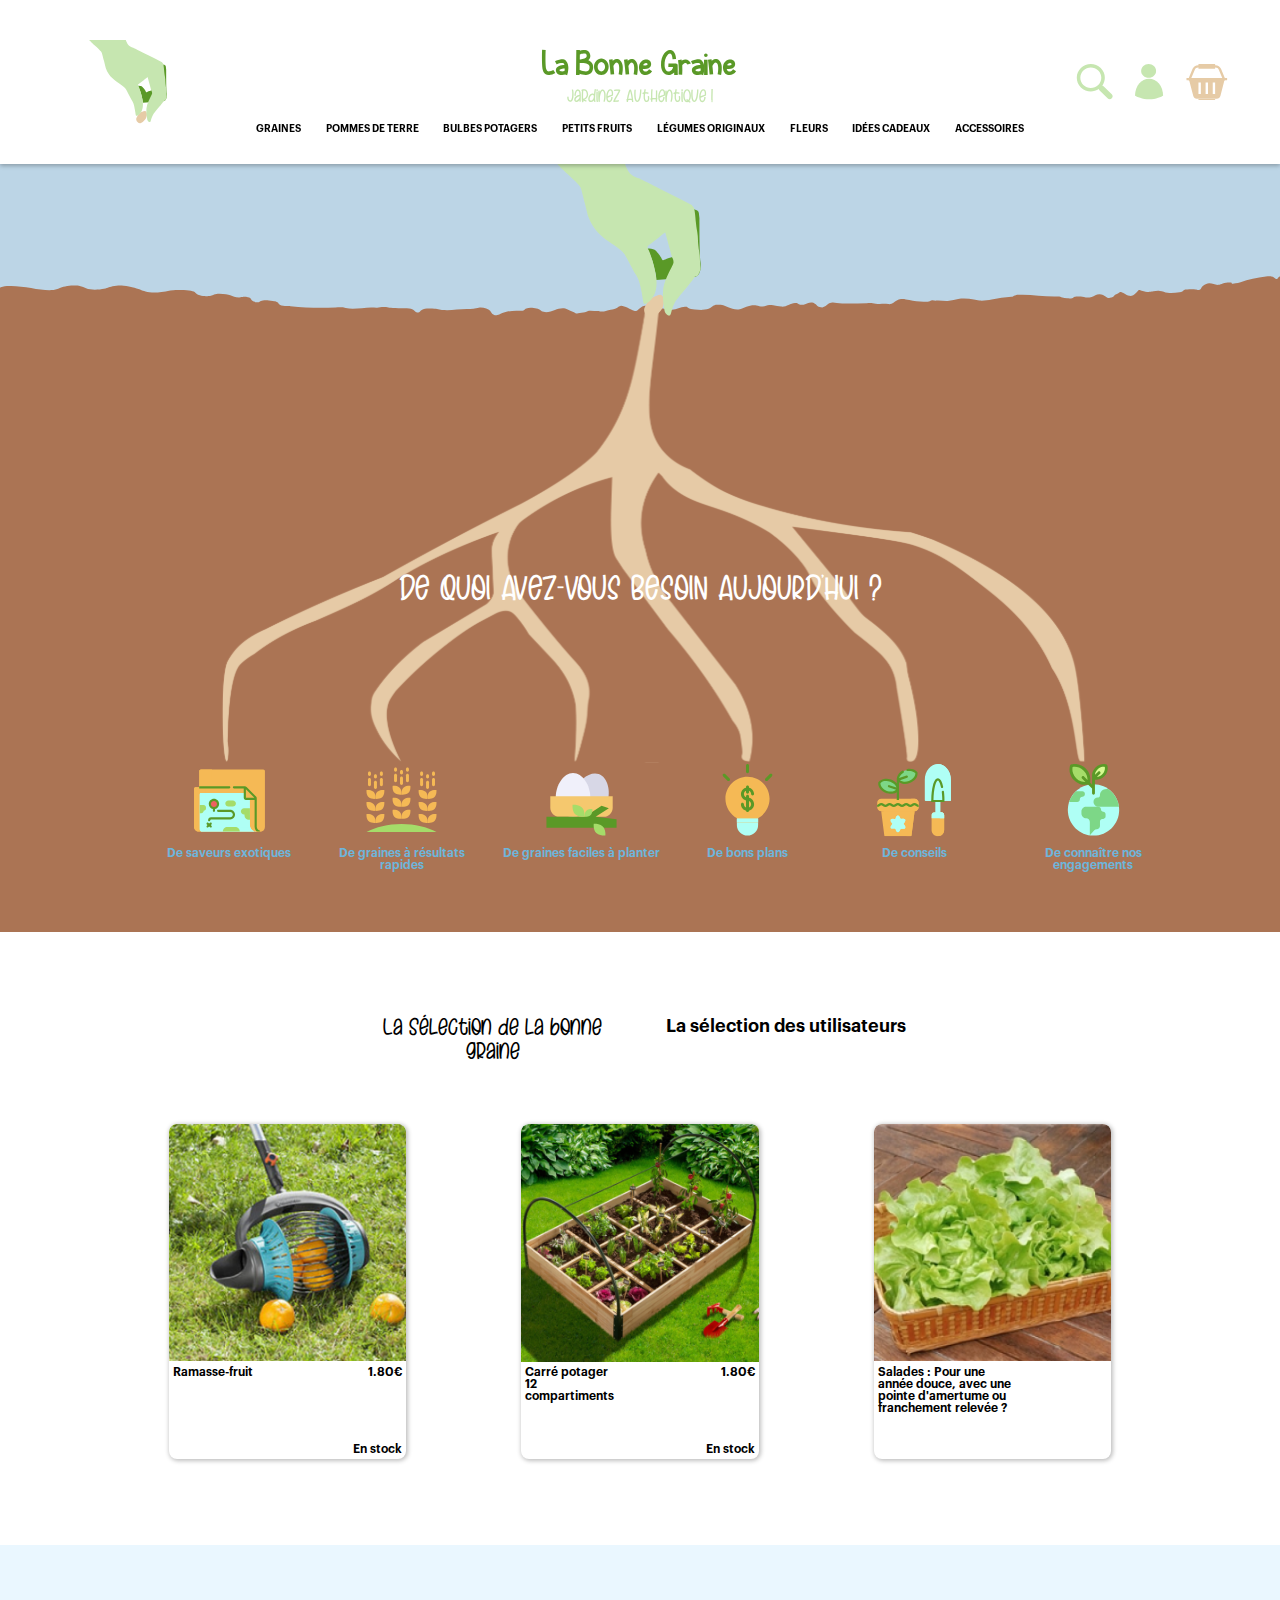
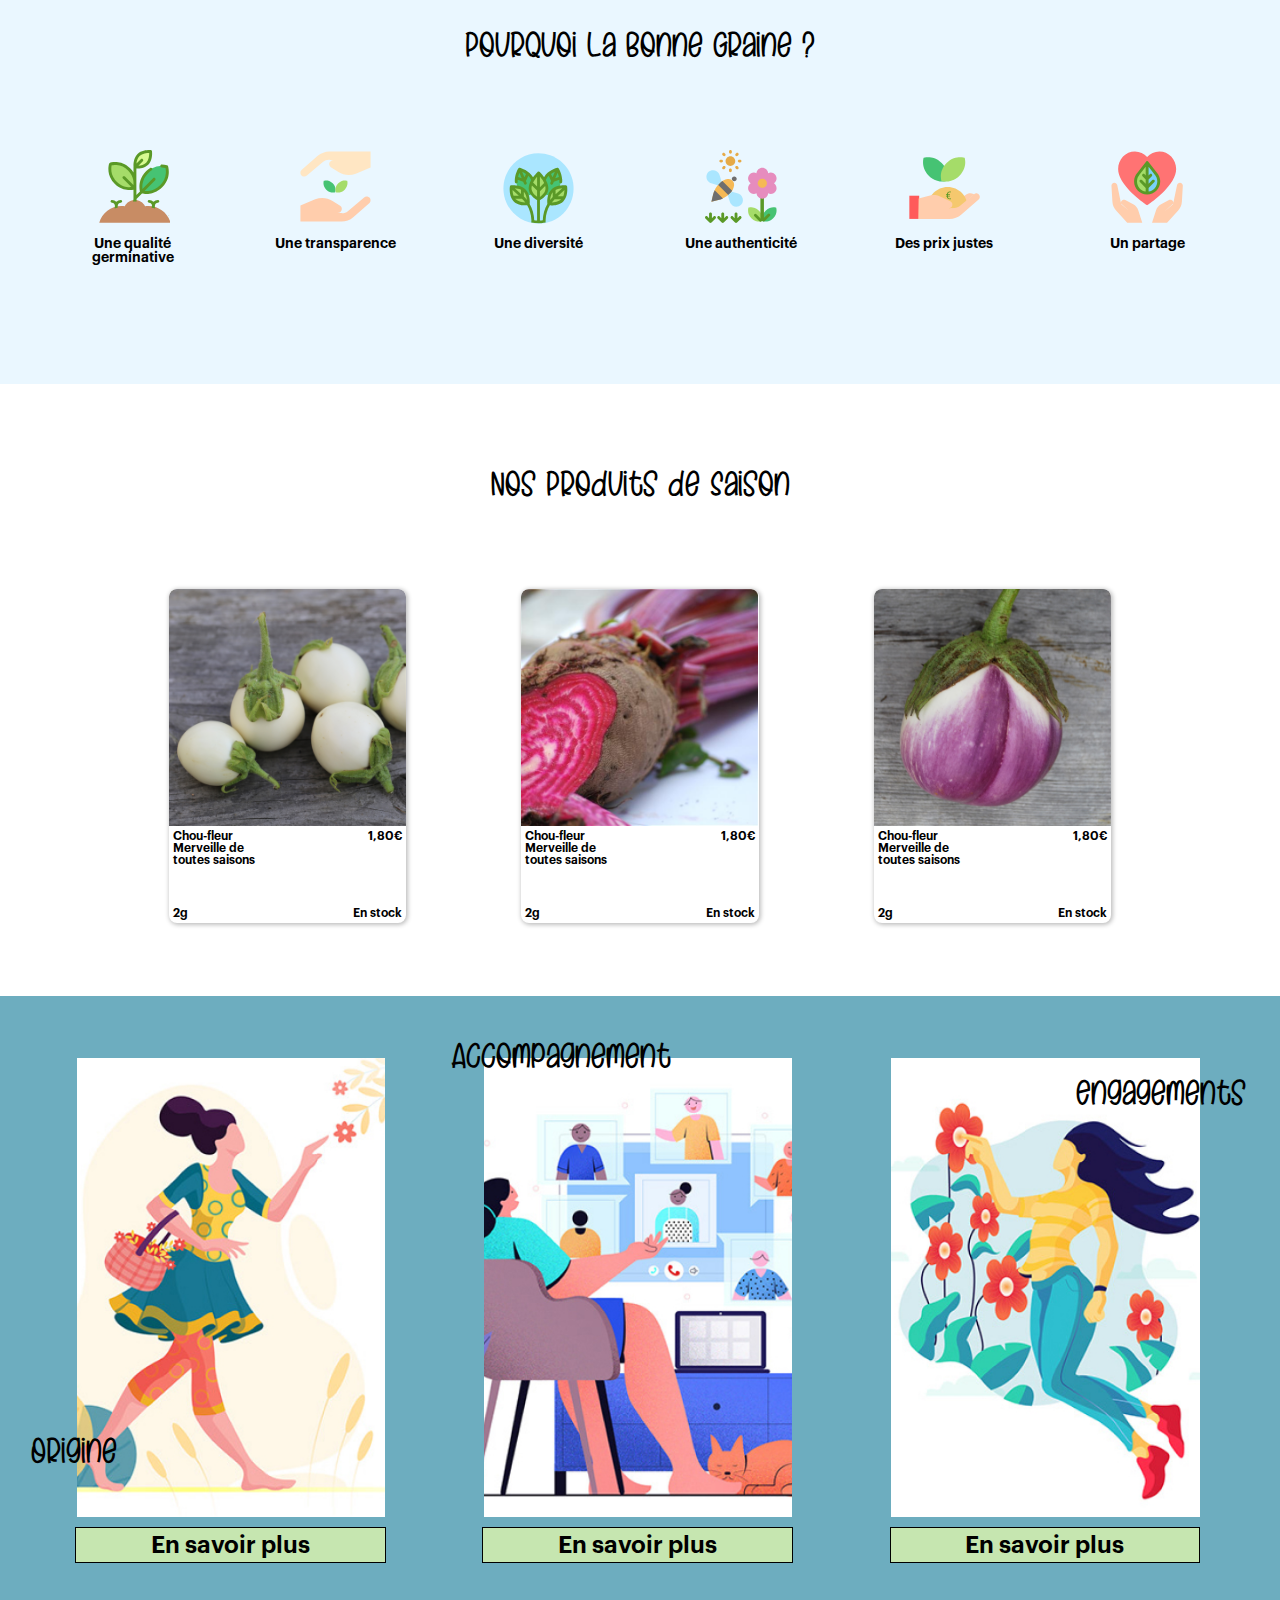
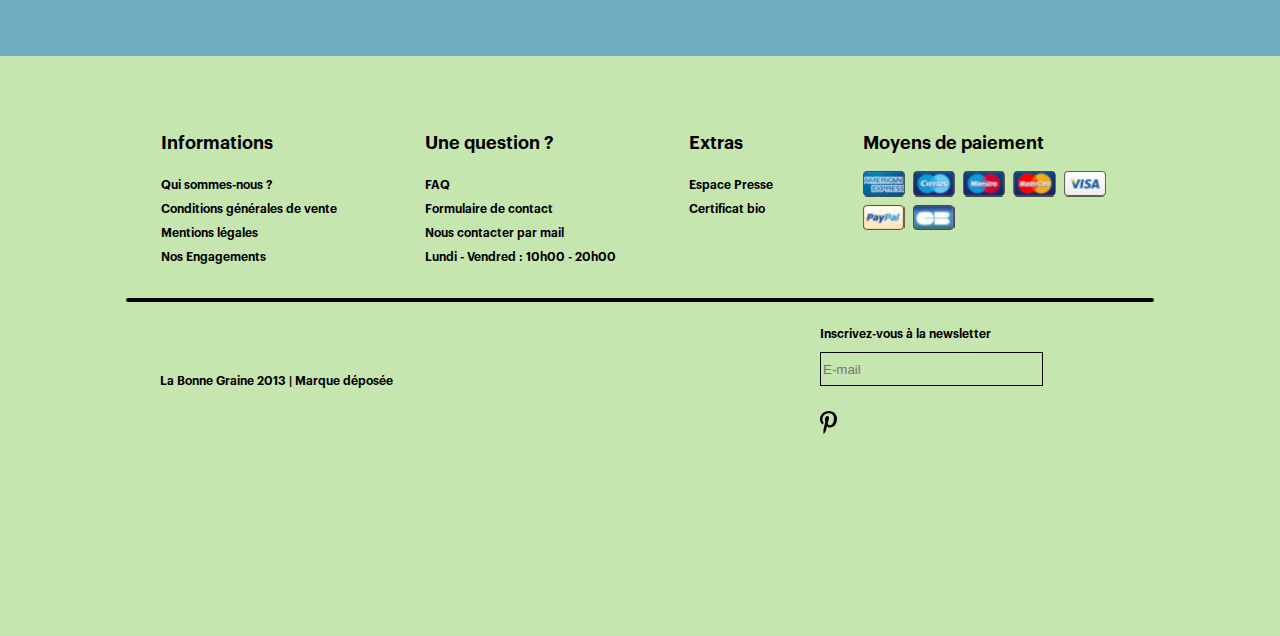
==== commit f19739d9: "Looking for that score" ====
--- a/index.html
+++ b/index.html
@@ -1,277 +1,277 @@
 <!DOCTYPE html>
 <html lang="fr">
 <head>
-    <meta charset="UTF-8" name="viewport" content="width=device-width">
-    <title>La Bonne Graine HomePage</title>
-    <link href="bonnegrainehp.css" rel="stylesheet">
+  <meta charset="UTF-8" name="viewport" content="width=device-width">
+  <title>La Bonne Graine HomePage</title>
+  <link href="bonnegrainehp.css" rel="stylesheet">
 </head>
 <body>
-    <header>
+  <header>
 <!-- Header absolute -->
-        <div id = "absheader">
-            <a id = "logoheader" class = "logo" href="https://www.labonnegraine.com/" alt="logo Bonne Graine"></a>
-            <div id = "fixtext">
-                <h1>La Bonne Graine<span><br>Jardinez Authentique !</span></h1>
-                <nav>
-                    <a href="https://www.labonnegraine.com/">GRAINES</a>
-                    <a href="https://www.labonnegraine.com/">POMMES DE TERRE</a>
-                    <a href="https://www.labonnegraine.com/">BULBES POTAGERS</a>
-                    <a href="https://www.labonnegraine.com/">PETITS FRUITS</a>
-                    <a href="https://www.labonnegraine.com/">LÉGUMES ORIGINAUX</a>
-                    <a href="https://www.labonnegraine.com/">FLEURS</a>
-                    <a href="https://www.labonnegraine.com/">IDÉES CADEAUX</a>
-                    <a href="https://www.labonnegraine.com/">ACCESSOIRES</a>
-                </nav>
-            </div>
-            <div id = "triologo">
-                <div id = "absglass" class = "glass"></div>
-                <div id = "absaccount" class = "account"></div>
-                <div id = "abscheckout" class = "checkout"></div>
-            </div>
-        </div>
+    <div id = "absheader">
+      <a id = "logoheader" class = "logo" href="https://www.labonnegraine.com/" alt="logo Bonne Graine"></a>
+      <div id = "fixtext">
+        <h1>La Bonne Graine<span><br>Jardinez Authentique !</span></h1>
+        <nav>
+          <a href="https://www.labonnegraine.com/">GRAINES</a>
+          <a href="https://www.labonnegraine.com/">POMMES DE TERRE</a>
+          <a href="https://www.labonnegraine.com/">BULBES POTAGERS</a>
+          <a href="https://www.labonnegraine.com/">PETITS FRUITS</a>
+          <a href="https://www.labonnegraine.com/">LÉGUMES ORIGINAUX</a>
+          <a href="https://www.labonnegraine.com/">FLEURS</a>
+          <a href="https://www.labonnegraine.com/">IDÉES CADEAUX</a>
+          <a href="https://www.labonnegraine.com/">ACCESSOIRES</a>
+        </nav>
+      </div>
+      <div id = "triologo">
+        <div id = "absglass" class = "glass"></div>
+        <div id = "absaccount" class = "account"></div>
+        <div id = "abscheckout" class = "checkout"></div>
+      </div>
+    </div>
 <!-- Header fixed -->
-        <div id = "fixheader">
-            <div id = "burger"></div>
-            <h1 id = "fixh1">La Bonne Graine<span><br>Jardinez Authentique !</span></h1>
-            <ul id = "triologofix">
-                <a class = account href="https://www.labonnegraine.com/" name="account" alt="account"></a>
-                <div id = "fixglass" class = glass></div>
-                <div class = checkout></div>
-            </ul>
-        </div>
-        <!-- <input id = "search" class = "nosearch" type = "text"> -->
-    </header>
-    <main>
+    <div id = "fixheader">
+      <div id = "burger"></div>
+      <h1 id = "fixh1">La Bonne Graine<span><br>Jardinez Authentique !</span></h1>
+      <div id = "triologofix">
+        <a class = account href="https://www.labonnegraine.com/" name="account" alt="account"></a>
+        <div id = "fixglass" class = glass></div>
+        <div class = checkout></div>
+      </div>
+    </div>
+    <!-- <input id = "search" class = "nosearch" type = "text"> -->
+  </header>
+  <main>
 <!-- Hero full image -->
-        <section id = "hero">
-            <div id = "herologo" class = "logo"></div>
-            <div id = "surface"></div>
-            <div id = "earth">
-                <div id = "roots"></div>
-                <p id = "today">DE QUOI AVEZ-VOUS BESOIN AUJOURD'HUI ?</p>
-                <div id = "ulhero">
-                    <a href="https://www.labonnegraine.com/" id = "exoduo" class = "heroduo">
-                        <div id = "exotic" class = "herogo"></div>
-                        <p class = "herotext">De saveurs exotiques</p>
-                    </a>
-                    <a href="https://www.labonnegraine.com/" id = "quickduo" class = "heroduo">
-                        <div id = "quick" class = "herogo"></div>
-                        <p class = "herotext">De graines à résultats rapides</p>
-                    </a>
-                    <a href="https://www.labonnegraine.com/" id = "eggduo" class = "heroduo">
-                        <div id = "eggs" class = "herogo"></div>
-                        <p class = "herotext">De graines faciles à planter</p>
-                    </a>
-                    <a href="https://www.labonnegraine.com/" id = "ideaduo" class = "heroduo">
-                        <div id = "idea" class = "herogo"></div>
-                        <p class = "herotext">De bons plans</p>
-                    </a>
-                    <a href="https://www.labonnegraine.com/" id = "adviduo" class = "heroduo">
-                        <div id = "advice" class = "herogo"></div>
-                        <p class = "herotext">De conseils</p>
-                    </a>
-                    <a href="https://www.labonnegraine.com/" id = "eartduo" class = "heroduo">
-                        <div id = "planet" class = "herogo"></div>
-                        <p class = "herotext">De connaître nos engagements</p>
-                    </a>
-                </ul>
-            </div>
-        </section>
+    <section id = "hero">
+      <div id = "herologo" class = "logo"></div>
+      <div id = "surface"></div>
+      <div id = "earth">
+        <div id = "roots"></div>
+        <p id = "today">DE QUOI AVEZ-VOUS BESOIN AUJOURD'HUI ?</p>
+        <div id = "ulhero">
+          <a href="https://www.labonnegraine.com/" id = "exoduo" class = "heroduo">
+            <div id = "exotic" class = "herogo"></div>
+            <p class = "herotext">De saveurs exotiques</p>
+          </a>
+          <a href="https://www.labonnegraine.com/" id = "quickduo" class = "heroduo">
+            <div id = "quick" class = "herogo"></div>
+            <p class = "herotext">De graines à résultats rapides</p>
+          </a>
+          <a href="https://www.labonnegraine.com/" id = "eggduo" class = "heroduo">
+            <div id = "eggs" class = "herogo"></div>
+            <p class = "herotext">De graines faciles à planter</p>
+          </a>
+          <a href="https://www.labonnegraine.com/" id = "ideaduo" class = "heroduo">
+            <div id = "idea" class = "herogo"></div>
+            <p class = "herotext">De bons plans</p>
+          </a>
+          <a href="https://www.labonnegraine.com/" id = "adviduo" class = "heroduo">
+            <div id = "advice" class = "herogo"></div>
+            <p class = "herotext">De conseils</p>
+          </a>
+          <a href="https://www.labonnegraine.com/" id = "eartduo" class = "heroduo">
+            <div id = "planet" class = "herogo"></div>
+            <p class = "herotext">De connaître nos engagements</p>
+          </a>
+        </ul>
+      </div>
+    </section>
 <!-- Selections -->
-        <section id = "selections">
-            <h2 class = "activeselectitle" id = "selecseed">La sélection de la bonne graine</h2>
-            <div id = "seedcards" class = "ribbon">
-                <!-- <div class = "leftarrow"></div> -->
-                <div  class = "triocards">
-                    <article id = "selecard1" class = "cards">
-                        <a href="https://www.labonnegraine.com/"><div id = "selecard1img" class = cardimgs></div></a>
-                        <p id = "selecard1name" class = "cardname">Ramasse-fruit</p>
-                        <p id = "selecard1price" class = "cardprice">1.80€</p>
-                        <p id = "selecard1quan" class = "cardquan"></p>
-                        <p id = "selecard1ava" class = "cardava">En stock</p>
-                    </article>
-                    <article id = "selecard2" class = "cards">
-                        <a href="https://www.labonnegraine.com/"><div id = "selecard2img" class = cardimgs></div></a>
-                        <p id = "selecard2name" class = "cardname">Carré potager 12 compartiments</p>
-                        <p id = "selecard2price" class = "cardprice">1.80€</p>
-                        <p id = "selecard2quan" class = "cardquan"></p>
-                        <p id = "selecard2ava" class = "cardava">En stock</p>
-                    </article>
-                    <article id = "selecard3" class = "cards">
-                        <a href="https://www.labonnegraine.com/"><div id = "selecard3img" class = cardimgs></div></a>
-                        <p id = "selecard3name" class = "cardname">Salades : Pour une année douce, avec une pointe d'amertume ou franchement relevée ?</p>
-                        <p id = "selecard3price" class = "cardprice"></p>
-                        <p id = "selecard3quan" class = "cardquan"></p>
-                        <p id = "selecard3ava" class = "cardava"></p>
-                    </article>
-                </div>
-                <!-- <div class = "rightarrow"></div> -->
-            </div>
-            <h2 class = "selectitle" id = "selecusers">La sélection des utilisateurs</h2>
-            <div id = "userscards" class = "ribbon">
-                <!-- <div class = "leftarrow"></div> -->
-                <div class = "triocards">
-                    <article id = "selecard4" class = "cards">
-                        <a href="https://www.labonnegraine.com/"><div id = "selecard4img" class = cardimgs></div></a>
-                        <p id = "selecard4name" class = "cardname">Gants pour travaux ergo</p>
-                        <p id = "selecard4price" class = "cardprice">3,22€</p>
-                        <p id = "selecard4quan" class = "cardquan"></p>
-                        <p id = "selecard4ava" class = "cardava">En stock</p>
-                    </article>
-                    <article id = "selecard5" class = "cards">
-                        <a href="https://www.labonnegraine.com/"><div id = "selecard5img" class = cardimgs></div></a>
-                        <p id = "selecard5name" class = "cardname">Courgette Lebanon</p>
-                        <p id = "selecard5price" class = "cardprice">1,80€</p>
-                        <p id = "selecard5quan" class = "cardquan">2g</p>
-                        <p id = "selecard5ava" class = "cardava">En stock</p>
-                    </article>
-                    <article id = "selecard6" class = "cards">
-                        <a href="https://www.labonnegraine.com/"><div id = "selecard6img" class = cardimgs></div></a>
-                        <p id = "selecard6name" class = "cardname">Laitue Cocarde Bio</p>
-                        <p id = "selecard6price" class = "cardprice">1,80€</p>
-                        <p id = "selecard6quan" class = "cardquan">0,2g</p>
-                        <p id = "selecard6ava" class = "cardava">En stock</p>
-                    </article>
-                </div>
-                <!-- <div class = "rightarrow"></div> -->
-            </div>
-        </section>
+    <section id = "selections">
+      <h2 class = "activeselectitle" id = "selecseed">La sélection de la bonne graine</h2>
+      <div id = "seedcards" class = "ribbon">
+        <!-- <div class = "leftarrow"></div> -->
+        <div  class = "triocards">
+          <article id = "selecard1" class = "cards">
+            <a href="https://www.labonnegraine.com/"><div id = "selecard1img" class = cardimgs></div></a>
+            <p id = "selecard1name" class = "cardname">Ramasse-fruit</p>
+            <p id = "selecard1price" class = "cardprice">1.80€</p>
+            <p id = "selecard1quan" class = "cardquan"></p>
+            <p id = "selecard1ava" class = "cardava">En stock</p>
+          </article>
+          <article id = "selecard2" class = "cards">
+            <a href="https://www.labonnegraine.com/"><div id = "selecard2img" class = cardimgs></div></a>
+            <p id = "selecard2name" class = "cardname">Carré potager 12 compartiments</p>
+            <p id = "selecard2price" class = "cardprice">1.80€</p>
+            <p id = "selecard2quan" class = "cardquan"></p>
+            <p id = "selecard2ava" class = "cardava">En stock</p>
+          </article>
+          <article id = "selecard3" class = "cards">
+            <a href="https://www.labonnegraine.com/"><div id = "selecard3img" class = cardimgs></div></a>
+            <p id = "selecard3name" class = "cardname">Salades : Pour une année douce, avec une pointe d'amertume ou franchement relevée ?</p>
+            <p id = "selecard3price" class = "cardprice"></p>
+            <p id = "selecard3quan" class = "cardquan"></p>
+            <p id = "selecard3ava" class = "cardava"></p>
+          </article>
+        </div>
+        <!-- <div class = "rightarrow"></div> -->
+      </div>
+      <h2 class = "selectitle" id = "selecusers">La sélection des utilisateurs</h2>
+      <div id = "userscards" class = "ribbon">
+        <!-- <div class = "leftarrow"></div> -->
+        <div class = "triocards">
+          <article id = "selecard4" class = "cards">
+            <a href="https://www.labonnegraine.com/"><div id = "selecard4img" class = cardimgs></div></a>
+            <p id = "selecard4name" class = "cardname">Gants pour travaux ergo</p>
+            <p id = "selecard4price" class = "cardprice">3,22€</p>
+            <p id = "selecard4quan" class = "cardquan"></p>
+            <p id = "selecard4ava" class = "cardava">En stock</p>
+          </article>
+          <article id = "selecard5" class = "cards">
+            <a href="https://www.labonnegraine.com/"><div id = "selecard5img" class = cardimgs></div></a>
+            <p id = "selecard5name" class = "cardname">Courgette Lebanon</p>
+            <p id = "selecard5price" class = "cardprice">1,80€</p>
+            <p id = "selecard5quan" class = "cardquan">2g</p>
+            <p id = "selecard5ava" class = "cardava">En stock</p>
+          </article>
+          <article id = "selecard6" class = "cards">
+            <a href="https://www.labonnegraine.com/"><div id = "selecard6img" class = cardimgs></div></a>
+            <p id = "selecard6name" class = "cardname">Laitue Cocarde Bio</p>
+            <p id = "selecard6price" class = "cardprice">1,80€</p>
+            <p id = "selecard6quan" class = "cardquan">0,2g</p>
+            <p id = "selecard6ava" class = "cardava">En stock</p>
+          </article>
+        </div>
+        <!-- <div class = "rightarrow"></div> -->
+      </div>
+    </section>
 <!-- Why? -->
-        <section id = "why">
-            <h2>Pourquoi La Bonne Graine ?</h2>
-            <div id = "whys">
-                <div id = "quaduo" class = "whyduo">
-                    <div id = "quality" class = "whyogo"></div>
-                    <p class = "whytext">Une qualité germinative</p>
-                </div>
-                <div id = "transduo" class = "whyduo">
-                    <div id = "transparency" class = "whyogo"></div>
-                    <p class = "whytext">Une transparence</p>
-                </div>
-                <div id = "divduo" class = "whyduo">
-                    <div id = "diversity" class = "whyogo"></div>
-                    <p class = "whytext">Une diversité</p>
-                </div>
-                <div id = "autduo" class = "whyduo">
-                    <div id = "authenticity" class = "whyogo"></div>
-                    <p class = "whytext">Une authenticité</p>
-                </div>
-                <div id = "priduo" class = "whyduo">
-                    <div id = "prices" class = "whyogo"></div>
-                    <p class = "whytext">Des prix justes</p>
-                </div>
-                <div id = "shaduo" class = "whyduo">
-                    <div id = "share" class = "whyogo"></div>
-                    <p class = "whytext">Un partage</p>
-                </div>
-            </div>
-        </section>
+    <section id = "why">
+      <h2>Pourquoi La Bonne Graine ?</h2>
+      <div id = "whys">
+        <div id = "quaduo" class = "whyduo">
+          <div id = "quality" class = "whyogo"></div>
+          <p class = "whytext">Une qualité germinative</p>
+        </div>
+        <div id = "transduo" class = "whyduo">
+          <div id = "transparency" class = "whyogo"></div>
+          <p class = "whytext">Une transparence</p>
+        </div>
+        <div id = "divduo" class = "whyduo">
+          <div id = "diversity" class = "whyogo"></div>
+          <p class = "whytext">Une diversité</p>
+        </div>
+        <div id = "autduo" class = "whyduo">
+          <div id = "authenticity" class = "whyogo"></div>
+          <p class = "whytext">Une authenticité</p>
+        </div>
+        <div id = "priduo" class = "whyduo">
+          <div id = "prices" class = "whyogo"></div>
+          <p class = "whytext">Des prix justes</p>
+        </div>
+        <div id = "shaduo" class = "whyduo">
+          <div id = "share" class = "whyogo"></div>
+          <p class = "whytext">Un partage</p>
+        </div>
+      </div>
+    </section>
 <!-- Seasonal Products -->
-        <section id = "season">
-            <h2>Nos Produits de Saison</h2>
-            <div class = "ribbon">
-                <!-- <div class = "leftarrow"></div> -->
-                <div class = "triocards">
-                    <article id = "seacard1" class = "cards">
-                        <a href="https://www.labonnegraine.com/"><div id = "seacard1img" class = cardimgs></div></a>
-                        <p id = "seacard1name" class = "cardname">Chou-fleur Merveille de toutes saisons</p>
-                        <p id = "seacard1price" class = "cardprice">1,80€</p>
-                        <p id = "seacard1quan" class = "cardquan">2g</p>
-                        <p id = "seacard1ava" class = "cardava">En stock</p>
-                    </article>
-                    <article id = "seacard2" class = "cards">
-                        <a href="https://www.labonnegraine.com/"><div id = "seacard2img" class = cardimgs></div></a>
-                        <p id = "seacard2name" class = "cardname">Chou-fleur Merveille de toutes saisons</p>
-                        <p id = "seacard2price" class = "cardprice">1,80€</p>
-                        <p id = "seacard2quan" class = "cardquan">2g</p>
-                        <p id = "seacard2ava" class = "cardava">En stock</p>
-                    </article>
-                    <article id = "seacard3" class = "cards">
-                        <a href="https://www.labonnegraine.com/"><div id = "seacard3img" class = cardimgs></div></a>
-                        <p id = "seacard3name" class = "cardname">Chou-fleur Merveille de toutes saisons</p>
-                        <p id = "seacard3price" class = "cardprice">1,80€</p>
-                        <p id = "seacard3quan" class = "cardquan">2g</p>
-                        <p id = "seacard3ava" class = "cardava">En stock</p>
-                    </article>
-                </div>
-                <!-- <div class = "rightarrow"></div> -->
-            </div>
-        </section>
+    <section id = "season">
+      <h2>Nos Produits de Saison</h2>
+      <div class = "ribbon">
+        <!-- <div class = "leftarrow"></div> -->
+        <div class = "triocards">
+          <article id = "seacard1" class = "cards">
+            <a href="https://www.labonnegraine.com/"><div id = "seacard1img" class = cardimgs></div></a>
+            <p id = "seacard1name" class = "cardname">Chou-fleur Merveille de toutes saisons</p>
+            <p id = "seacard1price" class = "cardprice">1,80€</p>
+            <p id = "seacard1quan" class = "cardquan">2g</p>
+            <p id = "seacard1ava" class = "cardava">En stock</p>
+          </article>
+          <article id = "seacard2" class = "cards">
+            <a href="https://www.labonnegraine.com/"><div id = "seacard2img" class = cardimgs></div></a>
+            <p id = "seacard2name" class = "cardname">Chou-fleur Merveille de toutes saisons</p>
+            <p id = "seacard2price" class = "cardprice">1,80€</p>
+            <p id = "seacard2quan" class = "cardquan">2g</p>
+            <p id = "seacard2ava" class = "cardava">En stock</p>
+          </article>
+          <article id = "seacard3" class = "cards">
+            <a href="https://www.labonnegraine.com/"><div id = "seacard3img" class = cardimgs></div></a>
+            <p id = "seacard3name" class = "cardname">Chou-fleur Merveille de toutes saisons</p>
+            <p id = "seacard3price" class = "cardprice">1,80€</p>
+            <p id = "seacard3quan" class = "cardquan">2g</p>
+            <p id = "seacard3ava" class = "cardava">En stock</p>
+          </article>
+        </div>
+        <!-- <div class = "rightarrow"></div> -->
+      </div>
+    </section>
 <!-- Know more -->
-        <section id = "divknowmore">
-            <div id = "trioknow">
-                <article id = "knowcard1" class = "knowcards">
-                    <a href="https://www.labonnegraine.com/"><p class = "hiddentext"><span>Origine<br></span><br>Des graines d'une origine irréprochable issues d'une agriculture responsable</p>
-                    <div id = "knowcard1img" class = "knowcardimgs">
-                        <h2 id = "origin">Origine</h2>
-                    </div>
-                    <p class = "knowmore">En savoir plus</p></a>
-                </article>
-                <article id = "knowcard2" class = "knowcards">
-                    <a href="https://www.labonnegraine.com/"><p class = "hiddentext"><span>Accompagnement<br></span><br>Un accompagnement de tous les instants à travers nos diverses ressources et services
-                    <div id = "knowcard2img" class = "knowcardimgs">
-                        <h2 id = "company">Accompagnement</h2>
-                    </div>
-                    <p class = "knowmore">En savoir plus</p></a>
-                </article>
-                <article id = "knowcard3" class = "knowcards">
-                    <a href="https://www.labonnegraine.com/"><p class = "hiddentext"><span>Engagements<br></span><br>Nous accordons une importance toute particulière au respect des agriculteurs</p>
-                    <div id = "knowcard3img" class = "knowcardimgs">
-                        <h2 id = "commit">Engagements</h2>
-                    </div>
-                    <p class = "knowmore">En savoir plus</p></a>
-                </article>
-            </ul>
-        </section>
-    </main>
+    <section id = "divknowmore">
+      <div id = "trioknow">
+        <article id = "knowcard1" class = "knowcards">
+          <a href="https://www.labonnegraine.com/"><p class = "hiddentext"><span>Origine<br></span><br>Des graines d'une origine irréprochable issues d'une agriculture responsable</p>
+          <div id = "knowcard1img" class = "knowcardimgs">
+            <h2 id = "origin">Origine</h2>
+          </div>
+          <p class = "knowmore">En savoir plus</p></a>
+        </article>
+        <article id = "knowcard2" class = "knowcards">
+          <a href="https://www.labonnegraine.com/"><p class = "hiddentext"><span>Accompagnement<br></span><br>Un accompagnement de tous les instants à travers nos diverses ressources et services
+          <div id = "knowcard2img" class = "knowcardimgs">
+            <h2 id = "company">Accompagnement</h2>
+          </div>
+          <p class = "knowmore">En savoir plus</p></a>
+        </article>
+        <article id = "knowcard3" class = "knowcards">
+          <a href="https://www.labonnegraine.com/"><p class = "hiddentext"><span>Engagements<br></span><br>Nous accordons une importance toute particulière au respect des agriculteurs</p>
+          <div id = "knowcard3img" class = "knowcardimgs">
+            <h2 id = "commit">Engagements</h2>
+          </div>
+          <p class = "knowmore">En savoir plus</p></a>
+        </article>
+      </ul>
+    </section>
+  </main>
 <!-- Footer -->
-    <footer>
-        <div id = "linebackward">
-            <div class = "footext"><h3>Informations</h3>
-                <a href="https://www.labonnegraine.com/"><br>Qui sommes-nous ?</a>
-                <a href="https://www.labonnegraine.com/"><br>Conditions générales de vente</a>
-                <a href="https://www.labonnegraine.com/"><br>Mentions légales</a>
-                <a href="https://www.labonnegraine.com/"><br>Nos Engagements</a>
-            </div>
-            <div class = "footext"><h3>Une question ?</h3>
-                <a href="https://www.labonnegraine.com/"><br>FAQ</a>
-                <a href="https://www.labonnegraine.com/"><br>Formulaire de contact</a>
-                <a href="https://www.labonnegraine.com/"><br>Nous contacter par mail</a>
-                <a href="https://www.labonnegraine.com/"><br>Lundi - Vendred : 10h00 - 20h00</a>
-            </div>
-            <div class = "footext" id = "extras"><h3>Extras</h3>
-                <a href="https://www.labonnegraine.com/"><br>Espace Presse</a>
-                <a href="https://www.labonnegraine.com/"><br>Certificat bio</a>
-            </div>
-            <div class = "footext" id = "paymean"><h3>Moyens de paiement</h3>
-                <div id = "credit">
-                    <div id = "AE" class = "pay"></div>
-                    <div id = "cirrus" class = "pay"></div>
-                    <div id = "maestro" class = "pay"></div>
-                    <div id = "mastercard" class = "pay"></div>
-                    <div id = "visa" class = "pay"></div>
-                    <div id = "paypal" class = "pay"></div>
-                    <div id = "cb" class = "pay"></div>
-                </div>
-            </div>
-        </div>
-        <div id = "lineonward">
-            <div id = "linefooter"></div>
-            <div id = "afterline">
-                <div id = "newsbloc">
-                    <label for= "newsletter">Inscrivez-vous à la newsletter</label>
-                    <input name = "newslettertype = "text" id = "newsletter" placeholder = "E-mail">
-                    <div id ="footogos">
-                        <a href="https://www.labonnegraine.com/"><div id = "pinterest" class = "footogo"></div></a>
-                        <a href="https://www.labonnegraine.com/"><div id = "instagram" class = "footogo"></div></a>
-                        <a href="https://www.labonnegraine.com/"><div id = "facebook" class = "footogo"></div></a>
-                        <a href="https://www.labonnegraine.com/"><div id = "twitter" class = "footogo"></div></a>
-                    </div>
-                </div>
-                <p id = "ltd">La Bonne Graine 2013 | Marque déposée</p>
-            </div>
-        </div>
-    </footer>
+  <footer>
+    <div id = "linebackward">
+      <div class = "footext"><h3>Informations</h3>
+        <a href="https://www.labonnegraine.com/"><br>Qui sommes-nous ?</a>
+        <a href="https://www.labonnegraine.com/"><br>Conditions générales de vente</a>
+        <a href="https://www.labonnegraine.com/"><br>Mentions légales</a>
+        <a href="https://www.labonnegraine.com/"><br>Nos Engagements</a>
+      </div>
+      <div class = "footext"><h3>Une question ?</h3>
+        <a href="https://www.labonnegraine.com/"><br>FAQ</a>
+        <a href="https://www.labonnegraine.com/"><br>Formulaire de contact</a>
+        <a href="https://www.labonnegraine.com/"><br>Nous contacter par mail</a>
+        <a href="https://www.labonnegraine.com/"><br>Lundi - Vendred : 10h00 - 20h00</a>
+      </div>
+      <div class = "footext" id = "extras"><h3>Extras</h3>
+        <a href="https://www.labonnegraine.com/"><br>Espace Presse</a>
+        <a href="https://www.labonnegraine.com/"><br>Certificat bio</a>
+      </div>
+      <div class = "footext" id = "paymean"><h3>Moyens de paiement</h3>
+        <div id = "credit">
+          <div id = "AE" class = "pay"></div>
+          <div id = "cirrus" class = "pay"></div>
+          <div id = "maestro" class = "pay"></div>
+          <div id = "mastercard" class = "pay"></div>
+          <div id = "visa" class = "pay"></div>
+          <div id = "paypal" class = "pay"></div>
+          <div id = "cb" class = "pay"></div>
+        </div>
+      </div>
+    </div>
+    <div id = "lineonward">
+      <div id = "linefooter"></div>
+      <div id = "afterline">
+        <div id = "newsbloc">
+          <label for= "newsletter">Inscrivez-vous à la newsletter</label>
+          <input name = "newslettertype = "text" id = "newsletter" placeholder = "E-mail">
+          <div id ="footogos">
+            <a href="https://www.labonnegraine.com/"><div id = "pinterest" class = "footogo"></div></a>
+            <a href="https://www.labonnegraine.com/"><div id = "instagram" class = "footogo"></div></a>
+            <a href="https://www.labonnegraine.com/"><div id = "facebook" class = "footogo"></div></a>
+            <a href="https://www.labonnegraine.com/"><div id = "twitter" class = "footogo"></div></a>
+          </div>
+        </div>
+        <p id = "ltd">La Bonne Graine 2013 | Marque déposée</p>
+      </div>
+    </div>
+  </footer>
  <script type="text/javascript" src = "bonnegrainehp.js"></script>
 </body>
 </html>--- a/bonnegrainehp.css
+++ b/bonnegrainehp.css
@@ -12,17 +12,18 @@
 table {border-collapse: collapse; border-spacing: 0;}
 
 @font-face {
-    font-family: "Dinoko";
-    src: url("/dinoko/Dinoko-Regular.otf")
+  font-family: "Dinoko";
+  src: url("/dinoko/DinokoRegular.otf");
 }
 @font-face {
-    font-family: "Craft Holic";
-    src: url("/craft_holic/CraftHolic.otf")
+  font-family: "Craft Holic";
+  src: url("/craftholic/CraftHolic.otf");
 }
 @font-face {
-    font-family: "Graphik";
-    src:  url("/Graphik-font-family/GraphikRegular.otf"),
-          url("/Graphik-font-family/GraphikMedium.otf")
+  font-family: "Graphik";
+  src:  url("/Graphik-font-family/GraphikRegular.otf"),
+        url("/Graphik-font-family/GraphikMedium.otf"),
+        url("/Graphik-Font-Family/GraphikSemibold.otf"),
 }
 
 /* Doc */
@@ -52,15 +53,15 @@
 /* Fixed Header */
 #absheader {display: none;}
 #fixheader {position: fixed; top: 0px; height: 80px; width: 100vw; box-shadow: 0px 2px 4px rgba(0, 0, 0, 0.25); display: flex; z-index: 101; background-color: white;}
-    #burger {position: relative; left: 5%; top: 31.5px; background-image: url("images/Burger.svg"); background-size: contain; height: 15px; width: 23px; }
-    #fixheader h1 {position: relative; top: 24px; left: 10%; margin: 0px;}
-    #triologofix {position: absolute; top: 24px; right: 5%; height: 30px; width: 30%; max-width: 131px; display: flex; justify-content: space-between; margin: 0px;}
-        .glass {background-image: url("images/Loupe.svg"); background-size: contain; width: 31px; height: 30px;}
-        .account {background-image: url("images/account.svg"); background-size: contain; width: 24px; height: 30px;}
-        .checkout {background-image: url("images/checkout.svg"); background-size: contain; width: 35.11px; height: 30px;}
-    /* .nosearch {display: none;}
-    .fixsearchbar {position: fixed; display: block; top: 50px; right: 0px; z-index: 151; outline: 2px #C6E6B0; border-color: #C6E6B0; border-radius: 8px; border-width: 1px; height: 30px; width: 30vw; transform: translateY(30px);} */
-    
+  #burger {position: relative; left: 5%; top: 31.5px; background-image: url("images/Burger.svg"); background-size: contain; height: 15px; width: 23px; }
+  #fixheader h1 {position: relative; top: 24px; left: 10%; margin: 0px;}
+  #triologofix {position: absolute; top: 24px; right: 5%; height: 30px; width: 30%; max-width: 131px; display: flex; justify-content: space-between; margin: 0px;}
+    .glass {background-image: url("images/Loupe.svg"); background-size: contain; width: 31px; height: 30px;}
+    .account {background-image: url("images/account.svg"); background-size: contain; width: 24px; height: 30px;}
+    .checkout {background-image: url("images/checkout.svg"); background-size: contain; width: 35.11px; height: 30px;}
+  /* .nosearch {display: none;}
+  .fixsearchbar {position: fixed; display: block; top: 50px; right: 0px; z-index: 151; outline: 2px #C6E6B0; border-color: #C6E6B0; border-radius: 8px; border-width: 1px; height: 30px; width: 30vw; transform: translateY(30px);} */
+  
 
 /* Hero */
 #hero {position: relative; top: 0px; height: 395.7vw; background-color: #BCD5E6; overflow: hidden;}
@@ -72,33 +73,33 @@
 #today {position: absolute; top: 25px; left: 15%; z-index: 1; font-family: "Craft Holic", Arial; font-size: 25px; width: 70vw; color: white; text-align: center;}
 /* Icon duos */
 .heroduo {width: 160px; color: #6eb5db; display: flex; flex-direction: column; align-items: center; justify-content: center; text-align: center; position: absolute; cursor: pointer;}
-    .herotext {margin: 0px; font-size: 12px;}
-    .herogo {background-size: contain; background-repeat: no-repeat; height: 17.5vw; width: 17.5vw; transition: transform 0.3s;}
-    .herotext {position: relative; top: 10px;}
-    #exoduo {top: 71vw; left: 7vw;}
-        #exotic {background-image: url(images/map.svg);}
-    #quickduo {top: 123vw; left: 40vw;}
-        #quick {background-image: url(images/field.svg);}
-    #eggduo {top: 174vw; left: 3vw;} 
-        #eggs {background-image: url(images/egg.svg);}
-    #ideaduo {top: 220vw; left: 54vw;}
-        #idea {background-image: url(images/idea.svg);}
-    #adviduo {top: 261vw; left: 0vw;}
-        #advice {background-image: url(images/advice.svg);}
-    #eartduo {top: 323vw; left: 47vw;}
-        #planet {background-image: url(images/earth.svg);}
+  .herotext {margin: 0px; font-size: 12px;}
+  .herogo {background-size: contain; background-repeat: no-repeat; height: 17.5vw; width: 17.5vw; transition: transform 0.3s;}
+  .herotext {position: relative; top: 10px;}
+  #exoduo {top: 71vw; left: 7vw;}
+    #exotic {background-image: url(images/map.svg);}
+  #quickduo {top: 123vw; left: 40vw;}
+    #quick {background-image: url(images/field.svg);}
+  #eggduo {top: 174vw; left: 3vw;} 
+    #eggs {background-image: url(images/egg.svg);}
+  #ideaduo {top: 220vw; left: 54vw;}
+    #idea {background-image: url(images/idea.svg);}
+  #adviduo {top: 261vw; left: 0vw;}
+    #advice {background-image: url(images/advice.svg);}
+  #eartduo {top: 323vw; left: 47vw;}
+    #planet {background-image: url(images/earth.svg);}
 /* Restore ul/li styles */
 #credit, .footext { list-style-type: disc;}
 .pay, .footext a {display: list-item; text-align: -webkit-match-parent; list-style: none;}
 
 /* Selections */
 #selections {position: relative; top: 0px; overflow: hidden;}
-#selecard1img {background-image: url(images/ramasse-fruit.svg);}
-#selecard2img {background-image: url(images/carrepotager.svg);}
-#selecard3img {background-image: url(images/salade.svg);}
+#selecard1img {background-image: url(images/ramassefruit.png);}
+#selecard2img {background-image: url(images/carrepotager.png);}
+#selecard3img {background-image: url(images/salade.png);}
 #selecard3name {width: 135px;}
-#selecard4img {background-image: url(images/courgette.svg);}
-#selecard5img {background-image: url(images/gant.png);}
+#selecard4img {background-image: url(images/gant.png);}
+#selecard5img {background-image: url(images/courgette.png);}
 #selecard6img {background-image: url(images/cocarde.jpg);}
 
 /* Why */
@@ -115,9 +116,9 @@
 #share {background-image: url(images/share.svg);}
 
 /* Seasonal Products */
-#seacard1img {background-image: url(images/radis.svg);}
-#seacard2img {background-image: url(images/radis2.svg);}
-#seacard3img {background-image: url(images/chou.svg);}
+#seacard1img {background-image: url(images/radis.png);}
+#seacard2img {background-image: url(images/radis2.png);}
+#seacard3img {background-image: url(images/choufleur.png);}
 
 /* Know More */
 #divknowmore {background-color: #6DADBF; height: 163.9vw;}
@@ -125,9 +126,9 @@
 .knowcards {position: relative; width: 64.935vw; height: 116.82vw;}
 .knowcards:hover {z-index: 0;}
 .knowcardimgs {position: relative; height: 100vw; width: 64.935vw; background-size: cover; background-position: center; margin-bottom: 18px; background-repeat: no-repeat;}
-#knowcard1img {background-image: url(images/origin.svg); background-position: right;}
-#knowcard2img {background-image: url(images/accompagnement.svg);}
-#knowcard3img {background-image: url(images/engagements.svg);}
+#knowcard1img {background-image: url(images/origin.jpg); background-position: right;}
+#knowcard2img {background-image: url(images/accompagnement.jpg);}
+#knowcard3img {background-image: url(images/engagements.jpg);}
 .hiddentext {display: none;}
 /* Image text */
 .knowcardimgs h2 {position: absolute;}
@@ -157,9 +158,8 @@
 #linefooter {width: 58.668vw; background: black; border: solid black 2px; margin-top: 38px; margin-bottom: 38px; border-radius: 8px;}
 #afterline {display: flex; flex-direction: column; align-items: center; justify-content: space-evenly;}
 /* Newsletter */
-#newsletter {position: relative; border: solid; border-color: black; border-radius: 0px; border-width: 0.5px; background: transparent; width: 217px; height: 30px;}
+#newsletter {position: relative; border: solid; border-color: black; border-radius: 0px; border-width: 0.5px; background: transparent; width: 217px; height: 30px; margin-bottom: 1em;}
 #newsbloc {width: 100vw; margin-right: 0px; display: flex; flex-direction: column; align-items: center;}
-#newsletter input {height: 30px;}
 input:focus {outline-color: black; border: none;}
 label {position: relative; bottom: 1em;}
 /* Social medias */
@@ -174,230 +174,230 @@
 
 /* Responsive mobile */
 @media screen and (min-width: 375px) {
-    #surface {left: 0px; width: 103vw;}
-    .cardname {top: calc(38.46vw + 4px);}
-    .cardprice {top: calc(38.46vw + 4px);}
-    #exoduo {top: 72vw; left: 10vw;}
-    #quickduo {top: 124vw; left: 42vw;}
-    #eggduo {top: 175vw; left: 5vw;} 
-    #ideaduo {top: 221vw; left: 57vw;}
-    #adviduo {top: 262vw; left: 1vw;}
-    #eartduo {top: 324vw; left: 50vw;}
-    .whytext {font-size: 14px;}
-    .herotext {font-size: 14px;}
+  #surface {left: 0px; width: 103vw;}
+  .cardname {top: calc(38.46vw + 4px);}
+  .cardprice {top: calc(38.46vw + 4px);}
+  #exoduo {top: 72vw; left: 10vw;}
+  #quickduo {top: 124vw; left: 42vw;}
+  #eggduo {top: 175vw; left: 5vw;} 
+  #ideaduo {top: 221vw; left: 57vw;}
+  #adviduo {top: 262vw; left: 1vw;}
+  #eartduo {top: 324vw; left: 50vw;}
+  .whytext {font-size: 14px;}
+  .herotext {font-size: 14px;}
 }
 
 @media screen and (min-width: 425px) {
-    #credit {width: 70vw; margin-right: 15vw; margin-left: 15vw;}
-    #exoduo {top: 73vw; left: 13vw;}
-    #quickduo {top: 125vw; left: 45vw;}
-    #eggduo {top: 176vw; left: 8vw;} 
-    #ideaduo {top: 222vw; left: 58vw;}
-    #adviduo {top: 263vw; left: 3vw;}
-    #eartduo {top: 325vw; left: 53vw;}
+  #credit {width: 70vw; margin-right: 15vw; margin-left: 15vw;}
+  #exoduo {top: 73vw; left: 13vw;}
+  #quickduo {top: 125vw; left: 45vw;}
+  #eggduo {top: 176vw; left: 8vw;} 
+  #ideaduo {top: 222vw; left: 58vw;}
+  #adviduo {top: 263vw; left: 3vw;}
+  #eartduo {top: 325vw; left: 53vw;}
  }
 
  @media screen and (min-width: 500px) {
-    #exoduo {top: 72vw; left: 15vw;}
-    #quickduo {top: 124vw; left: 47vw;}
-    #eggduo {top: 175vw; left: 10vw;} 
-    #ideaduo {top: 223vw; left: 60vw;}
-    #adviduo {top: 264vw; left: 5vw;}
-    #eartduo {top: 324vw; left: 55vw;}
+  #exoduo {top: 72vw; left: 15vw;}
+  #quickduo {top: 124vw; left: 47vw;}
+  #eggduo {top: 175vw; left: 10vw;} 
+  #ideaduo {top: 223vw; left: 60vw;}
+  #adviduo {top: 264vw; left: 5vw;}
+  #eartduo {top: 324vw; left: 55vw;}
  }
 
  @media screen and (min-width: 600px) {
-    #exoduo {left: 18vw;}
-    #quickduo {left: 50vw;}
-    #eggduo {left: 14vw;} 
-    #ideaduo {top: 224vw; left: 63vw;}
-    #adviduo {top: 265vw; left: 9vw;}
-    #eartduo {top: 326vw; left: 58vw;}
+  #exoduo {left: 18vw;}
+  #quickduo {left: 50vw;}
+  #eggduo {left: 14vw;} 
+  #ideaduo {top: 224vw; left: 63vw;}
+  #adviduo {top: 265vw; left: 9vw;}
+  #eartduo {top: 326vw; left: 58vw;}
  }
 
  /* Responsive tablet */
  @media screen and (min-width: 768px) {
-    /* Cards */
-    .triocards {min-width: 144px; width: 73.53vw; left: 0px;}
-    .cards {height: 26.11vw; width: 18.52vw;}
-    .cardname {top: calc(18.52vw + 4px); left: 4px; width: 83px; margin: 0px;}
-    .cardprice {position: absolute; top: calc(18.52vw + 4px); right: 4px; margin: 0px;}
-    .cardava {position: absolute; bottom: 4px; right: 4px; margin: 0px;}
-    .cardquan {position: absolute; bottom: 4px; left: 4px; margin: 0px;}
-    .cardimgs {width: 18.52vw; height: 18.52vw;}
-    .leftarrow {background-image: url(images/leftarrow.svg); width: 3.69vw; height: 1.68vw; background-size: contain; background-repeat: no-repeat; cursor: pointer; transition: transform 0.3s;}
-    .leftarrow:hover {transform: translateX(-10%);}
-    .rightarrow {background-image: url(images/rightarrow.svg); width: 3.69vw; height: 1.68vw; background-size: contain; background-repeat: no-repeat; cursor: pointer; transition: transform 0.3s;}
-    .rightarrow:hover {transform: translateX(10%);}
-    .ribbon {display: flex; justify-content: space-evenly; align-items: center; position: relative;}
-     /* Hero */
-    #roots {background-image: url(images/rootsfull.svg); width: 72.1vw; top: -0.1%; left: 13.5vw;}
-    #herologo {left: 43.5vw; width: 11.3vw; height: 12.04vw; margin-right: 0px;}
-    #hero {height: 60vw;}
-    #surface {top: -6%;}
-    #earth {top: -6.8%; height: 373vw;}
-    #today {top: 20vw; left: 15%; z-index: 1;}
-    #ulhero {position: absolute; display: flex; margin: 0px; top: 35vw; left: -1vw; height: 8.96vw; width: 100vw; z-index: 300;}
-    .heroduo {width: 12.85vw;}
-        .herotext {font-size: 12px;}
-        .herogo {height: 5.76vw; width: 5.76vw;}
-        .herogo:hover {transform: translateY(-10%);}
-        #exoduo {top: 0vw; left: 12.5vw;}
-        #quickduo {top: 0vw; left: 26vw;}
-        #eggduo {top: 0vw; left: 40vw;} 
-        #ideaduo {top: 0vw; left: 53vw;}
-        #adviduo {top: 0vw; left: 66vw;}
-        #eartduo {top: 0vw; left: 80vw;}
-    /* Selections */
-    #selections {width: 100vw; height: 47.85vw;}
-    .triocardhidden {display: none;}
-    .selectitle {position: absolute; top: 6.6vw; display: flex; width: 19vw; font-size: 18px; font-family: "Graphik"; padding: 0px; z-index: 5; cursor: pointer;}
-    #selections .ribbon {top: 15vw;}
-    #selecseed {left: 25.5vw;}
-    #selecusers {right: 25.5vw;}
-    .selectitle:hover {font-family: "Craft Holic"; font-size: 24px;}
-    .activeselectitle {position: absolute; top: 6.6vw; display: flex; width: 19vw; padding: 0px; z-index: 5; font-family: "Craft Holic"; font-size: 24px;}
-    .cards {margin: 0px;}
-    /* Why */
-    #why {height: 34.3vw;}
-    #whys {margin-top: 0px; margin-bottom: 0px;}
-    .whyogo {position: relative; background-size: contain; height: 5.76vw; width: 5.76vw; background-repeat: no-repeat; max-width: none;}
-    .whyogo:hover {transform: translateY(-10%);}
-    .whyduo {width: 11vw;}
-    .whytext {position: relative; top: 1vw;}
-    /* Seasonal Products */
-    #season {height: 47.85vw; position: relative;}
-    h2 {padding: 6.6vw;}
-    .triocards {margin: 0px;}
-    /* Knowmore */
-    #divknowmore {height: 51.55vw;}
-    .knowcards {margin-top: 77px; margin-bottom: 110px; width: 24.1vw; height: 42.02vw; margin: 0px;}
-    .hiddentext {position: absolute; display: block; width: 100%; height: 35.91vw; background-color: #AB7454; margin: 0px; color: #BCD5E6; font-size: 14px; box-sizing: border-box; padding: 3vw; border-color: #BCD5E6; padding-top: 11vw;}
-    .hiddentext span{font-size: 18px; font-family: "Craft Holic"; text-decoration: underline;}
-    .knowcardimgs {margin: 0px; width: 24.1vw; height: 35.91vw;}
-    .knowcardimgs:hover {background-color: #AB7454; opacity: 0.02;}
-    .knowmore {font-size: 24px; margin-top: 10px; font-weight: 400; width: 24.1vw; padding-top: 5px; padding-bottom: 5px; text-align: center; right: -0.5px;}
-    .knowmore:hover {background-color: #AB7454; color: #BCD5E6; border-color: #BCD5E6;}
-    #trioknow {top: 4.79vw; left: 6vw; width: 87.72vw; margin: 0px;}
-    #origin {left: -10.21vw; bottom: -3vw;}
-    #company {top: -8vw; left: -9.17vw;}
-    #commit {top: -5.125vw; right: -10.21vw;}
-    /* Footer */
-    footer {text-align: start; height: 34.48vw; min-height: 580px; top: 80px;}
-    h3 {font-size: 18px;}
-    #linebackward {display: flex; justify-content: space-evenly; font-size: 12px; margin-left: 12vw; margin-right: 12vw;}
-    #credit {margin-right: 0px; margin-left: 0px; width: 20vw; justify-content: start; position: relative; right: 4px;}
-    .footext {width: 20vw; margin-bottom: 0px;}
-    #linefooter {width: 80vw;}
-    #extras {width: 13vw;}
-    #afterline {display: flex; flex-direction: row-reverse; width: 75vw; justify-content: space-between; align-items: center;}
-    #newsbloc {width: 300px; align-items: start;}
-    #ltd {width: 300px; padding: 0px;}
+  /* Cards */
+  .triocards {min-width: 144px; width: 73.53vw; left: 0px;}
+  .cards {height: 26.11vw; width: 18.52vw;}
+  .cardname {top: calc(18.52vw + 4px); left: 4px; width: 83px; margin: 0px;}
+  .cardprice {position: absolute; top: calc(18.52vw + 4px); right: 4px; margin: 0px;}
+  .cardava {position: absolute; bottom: 4px; right: 4px; margin: 0px;}
+  .cardquan {position: absolute; bottom: 4px; left: 4px; margin: 0px;}
+  .cardimgs {width: 18.52vw; height: 18.52vw;}
+  .leftarrow {background-image: url(images/leftarrow.svg); width: 3.69vw; height: 1.68vw; background-size: contain; background-repeat: no-repeat; cursor: pointer; transition: transform 0.3s;}
+  .leftarrow:hover {transform: translateX(-10%);}
+  .rightarrow {background-image: url(images/rightarrow.svg); width: 3.69vw; height: 1.68vw; background-size: contain; background-repeat: no-repeat; cursor: pointer; transition: transform 0.3s;}
+  .rightarrow:hover {transform: translateX(10%);}
+  .ribbon {display: flex; justify-content: space-evenly; align-items: center; position: relative;}
+   /* Hero */
+  #roots {background-image: url(images/rootsfull.svg); width: 72.1vw; top: -0.1%; left: 13.5vw;}
+  #herologo {left: 43.5vw; width: 11.3vw; height: 12.04vw; margin-right: 0px;}
+  #hero {height: 60vw;}
+  #surface {top: -6%;}
+  #earth {top: -6.8%; height: 373vw;}
+  #today {top: 20vw; left: 15%; z-index: 1;}
+  #ulhero {position: absolute; display: flex; margin: 0px; top: 35vw; left: -1vw; height: 8.96vw; width: 100vw; z-index: 300;}
+  .heroduo {width: 12.85vw;}
+    .herotext {font-size: 12px;}
+    .herogo {height: 5.76vw; width: 5.76vw;}
+    .herogo:hover {transform: translateY(-10%);}
+    #exoduo {top: 0vw; left: 12.5vw;}
+    #quickduo {top: 0vw; left: 26vw;}
+    #eggduo {top: 0vw; left: 40vw;} 
+    #ideaduo {top: 0vw; left: 53vw;}
+    #adviduo {top: 0vw; left: 66vw;}
+    #eartduo {top: 0vw; left: 80vw;}
+  /* Selections */
+  #selections {width: 100vw; height: 47.85vw;}
+  .triocardhidden {display: none;}
+  .selectitle {position: absolute; top: 6.6vw; display: flex; width: 19vw; font-size: 18px; font-family: "Graphik"; padding: 0px; z-index: 5; cursor: pointer;}
+  #selections .ribbon {top: 15vw;}
+  #selecseed {left: 25.5vw;}
+  #selecusers {right: 25.5vw;}
+  .selectitle:hover {font-family: "Craft Holic"; font-size: 24px;}
+  .activeselectitle {position: absolute; top: 6.6vw; display: flex; width: 19vw; padding: 0px; z-index: 5; font-family: "Craft Holic"; font-size: 24px;}
+  .cards {margin: 0px;}
+  /* Why */
+  #why {height: 34.3vw;}
+  #whys {margin-top: 0px; margin-bottom: 0px;}
+  .whyogo {position: relative; background-size: contain; height: 5.76vw; width: 5.76vw; background-repeat: no-repeat; max-width: none;}
+  .whyogo:hover {transform: translateY(-10%);}
+  .whyduo {width: 11vw;}
+  .whytext {position: relative; top: 1vw;}
+  /* Seasonal Products */
+  #season {height: 47.85vw; position: relative;}
+  h2 {padding: 6.6vw;}
+  .triocards {margin: 0px;}
+  /* Knowmore */
+  #divknowmore {height: 51.55vw;}
+  .knowcards {margin-top: 77px; margin-bottom: 110px; width: 24.1vw; height: 42.02vw; margin: 0px;}
+  .hiddentext {position: absolute; display: block; width: 100%; height: 35.91vw; background-color: #AB7454; margin: 0px; color: #BCD5E6; font-size: 14px; box-sizing: border-box; padding: 3vw; border-color: #BCD5E6; padding-top: 11vw;}
+  .hiddentext span{font-size: 18px; font-family: "Craft Holic"; text-decoration: underline;}
+  .knowcardimgs {margin: 0px; width: 24.1vw; height: 35.91vw;}
+  .knowcardimgs:hover {background-color: #AB7454; opacity: 0.02;}
+  .knowmore {font-size: 24px; margin-top: 10px; font-weight: 400; width: 24.1vw; padding-top: 5px; padding-bottom: 5px; text-align: center; right: -0.5px;}
+  .knowmore:hover {background-color: #AB7454; color: #BCD5E6; border-color: #BCD5E6;}
+  #trioknow {top: 4.79vw; left: 6vw; width: 87.72vw; margin: 0px;}
+  #origin {left: -10.21vw; bottom: -3vw;}
+  #company {top: -8vw; left: -9.17vw;}
+  #commit {top: -5.125vw; right: -10.21vw;}
+  /* Footer */
+  footer {text-align: start; height: 34.48vw; min-height: 580px; top: 80px;}
+  h3 {font-size: 18px;}
+  #linebackward {display: flex; justify-content: space-evenly; font-size: 12px; margin-left: 12vw; margin-right: 12vw;}
+  #credit {margin-right: 0px; margin-left: 0px; width: 20vw; justify-content: start; position: relative; right: 4px;}
+  .footext {width: 20vw; margin-bottom: 0px;}
+  #linefooter {width: 80vw;}
+  #extras {width: 13vw;}
+  #afterline {display: flex; flex-direction: row-reverse; width: 75vw; justify-content: space-between; align-items: center;}
+  #newsbloc {width: 300px; align-items: start;}
+  #ltd {width: 300px; padding: 0px;}
  }
 
  /* Responsive desktop */
  @media screen and (min-width: 1024px) {
-    main {top: 0px;}
-    #fixheader {z-index: 199;}
-    #absheader {z-index: 200; position: relative; display: flex; justify-content: space-evenly; align-items: center;background-color: white; width: 100vw; height: 12.85vw; box-shadow: 0px 2px 4px rgba(0, 0, 0, 0.25);}
-    /* .fixsearchbar {top: 50px; right: 0px; z-index: 151; outline-color: #C6E6B0; border-radius: 8px; border: #C6E6B0; height: 30px; width: 30vw; transform: translateY(30px); transition-duration: 0.3s;}
-    .abssearchbar {top: 12.85vw; right: 0px; width: 30vw; z-index: 151; outline-color: #C6E6B0; border-radius: 8px; border: #C6E6B0; height: 30px; position: absolute;} */
-    #today {font-size: 36px;}
-    nav {display: flex; justify-content: space-between; font-size: 10px;}
-    #absheader h1 {font-size: 36px;}
-    #absheader h1 span {font-size: 18px; top: 0.3vw;}
-    #logoheader {width: 6.11vw; height: 6.536vw; background-size: contain; margin-left: 2.92vw; margin-right: 2.92vw;}
-    .selectitle {width: 19vw; font-size: 18px;}
-    #selecseed {left: 29vw;}
-    #selecusers {right: 29vw;}
-    #fixtext {display: flex; width: 60vw; flex-direction: column; justify-content: center; align-items: space-evenly; text-align: center;}
-    #triologo {height: 2.85vw; width: 11.95vw; display: flex; justify-content: space-between; margin: 0px;}
-    #absaccount {width: 2.29vw; height: 2.85vw;}
-    #absglass {width: 2.93vw; height: 2.85vw;}
-    #abscheckout {width: 3.33vw; height: 2.85vw;}
-    #surface {left: -1vw;}
-    footer {top: 0px;}
-    .pay {height: 2vw; width: 3.3vw;}
+  main {top: 0px;}
+  #fixheader {z-index: 199;}
+  #absheader {z-index: 200; position: relative; display: flex; justify-content: space-evenly; align-items: center;background-color: white; width: 100vw; height: 12.85vw; box-shadow: 0px 2px 4px rgba(0, 0, 0, 0.25);}
+  /* .fixsearchbar {top: 50px; right: 0px; z-index: 151; outline-color: #C6E6B0; border-radius: 8px; border: #C6E6B0; height: 30px; width: 30vw; transform: translateY(30px); transition-duration: 0.3s;}
+  .abssearchbar {top: 12.85vw; right: 0px; width: 30vw; z-index: 151; outline-color: #C6E6B0; border-radius: 8px; border: #C6E6B0; height: 30px; position: absolute;} */
+  #today {font-size: 36px;}
+  nav {display: flex; justify-content: space-between; font-size: 10px;}
+  #absheader h1 {font-size: 36px;}
+  #absheader h1 span {font-size: 18px; top: 0.3vw;}
+  #logoheader {width: 6.11vw; height: 6.536vw; background-size: contain; margin-left: 2.92vw; margin-right: 2.92vw;}
+  .selectitle {width: 19vw; font-size: 18px;}
+  #selecseed {left: 29vw;}
+  #selecusers {right: 29vw;}
+  #fixtext {display: flex; width: 60vw; flex-direction: column; justify-content: center; align-items: space-evenly; text-align: center;}
+  #triologo {height: 2.85vw; width: 11.95vw; display: flex; justify-content: space-between; margin: 0px;}
+  #absaccount {width: 2.29vw; height: 2.85vw;}
+  #absglass {width: 2.93vw; height: 2.85vw;}
+  #abscheckout {width: 3.33vw; height: 2.85vw;}
+  #surface {left: -1vw;}
+  footer {top: 0px;}
+  .pay {height: 2vw; width: 3.3vw;}
  }
 
  @media screen and (min-width: 1440px) {
-    nav {display: flex; justify-content: space-between; font-size: 12px;}
-    #absheader h1 {position: relative; font-size: 48px;}
-    #absheader h1 span {position: relative; font-size: 24px;}
-    #today {font-size: 48px;}
-    .herotext {font-size: 18px; width: 11vw;}
-    .cards {font-size: 18px;}
-    .cardname {width: 12.9vw;}
-    .selectitle {font-size: 24px;}
-    .selectitle:hover {font-size: 36px;}
-    .activeselectitle {font-size: 36px;}
-    #selecard3name {width: calc(100% - 8px);}
-    .whytext {font-size: 18px;}
-    .knowmore {font-size: 24px;}
-    h2 {font-size: 48px;}
-    h3 {font-size: 24px; margin-bottom: 15px;}
-    .footext {font-size: 14px;}
-    #fixheader {height: 5.5556vw;}
-    #burger {top: 2.19vw; height: 1.04vw; width: 1.6vw;}
-    #fixheader h1 {top: 1.666667vw; left: 10vw;}
-    #triologofix {top: 1.666667vw; right: 5vw; height: 2.08vw; width: 10vw; max-width: none;}
-        .glass {width: 2.15vw; height: 2.08vw;}
-        .account {width: 1.6667vw; height: 2.08vw;}
-        .checkout {width: 2.44vw; height: 2.08vw;}
-        #newsli {margin-bottom: 1vw; margin-top: 1vx}
-    .hiddentext {font-size: 18px;}
-    .hiddentext span{font-size: 24px;}
+  nav {display: flex; justify-content: space-between; font-size: 12px;}
+  #absheader h1 {position: relative; font-size: 48px;}
+  #absheader h1 span {position: relative; font-size: 24px;}
+  #today {font-size: 48px;}
+  .herotext {font-size: 18px; width: 11vw;}
+  .cards {font-size: 18px;}
+  .cardname {width: 12.9vw;}
+  .selectitle {font-size: 24px;}
+  .selectitle:hover {font-size: 36px;}
+  .activeselectitle {font-size: 36px;}
+  #selecard3name {width: calc(100% - 8px);}
+  .whytext {font-size: 18px;}
+  .knowmore {font-size: 24px;}
+  h2 {font-size: 48px;}
+  h3 {font-size: 24px; margin-bottom: 15px;}
+  .footext {font-size: 14px;}
+  #fixheader {height: 5.5556vw;}
+  #burger {top: 2.19vw; height: 1.04vw; width: 1.6vw;}
+  #fixheader h1 {top: 1.666667vw; left: 10vw;}
+  #triologofix {top: 1.666667vw; right: 5vw; height: 2.08vw; width: 10vw; max-width: none;}
+    .glass {width: 2.15vw; height: 2.08vw;}
+    .account {width: 1.6667vw; height: 2.08vw;}
+    .checkout {width: 2.44vw; height: 2.08vw;}
+    #newsli {margin-bottom: 1vw; margin-top: 1vx}
+  .hiddentext {font-size: 18px;}
+  .hiddentext span{font-size: 24px;}
  }
 
 @media screen and (min-width: 1900px) {
-    nav {font-size: 14px;}
-    #absheader h1 {position: relative; font-size: 56px;}
-    #absheader h1 span {position: relative; font-size: 36px;}
-    #fixheader h1 {top: 1.8vw;}
-    #fixh1 {font-size: 36px;}
-    #fixh1 span {font-size: 18px;}
-    #today {font-size: 56px;}
-    .herotext {font-size: 24px; width: 11vw;}
-    .cards {font-size: 24px;}
-    .cardname {width: 12.9vw;}
-    .selectitle {font-size: 36px;}
-    .selectitle:hover {font-size: 48px;}
-    .activeselectitle {font-size: 48px;}
-    #selecard3name {width: calc(100% - 8px);}
-    .whytext {font-size: 24px;}
-    h2 {font-size: 56px;}
-    h3 {font-size: 36px; margin-bottom: 15px;}
-    .footext {font-size: 18px;}
-    .knowmore {font-size: 36px;}
-    #newsbloc div {font-size: 14px;}
-    #ltd {font-size: 14px;}
-    .hiddentext {font-size: 24px;}
-    .hiddentext span{font-size: 36px;}
+  nav {font-size: 14px;}
+  #absheader h1 {position: relative; font-size: 56px;}
+  #absheader h1 span {position: relative; font-size: 36px;}
+  #fixheader h1 {top: 1.8vw;}
+  #fixh1 {font-size: 36px;}
+  #fixh1 span {font-size: 18px;}
+  #today {font-size: 56px;}
+  .herotext {font-size: 24px; width: 11vw;}
+  .cards {font-size: 24px;}
+  .cardname {width: 12.9vw;}
+  .selectitle {font-size: 36px;}
+  .selectitle:hover {font-size: 48px;}
+  .activeselectitle {font-size: 48px;}
+  #selecard3name {width: calc(100% - 8px);}
+  .whytext {font-size: 24px;}
+  h2 {font-size: 56px;}
+  h3 {font-size: 36px; margin-bottom: 15px;}
+  .footext {font-size: 18px;}
+  .knowmore {font-size: 36px;}
+  #newsbloc div {font-size: 14px;}
+  #ltd {font-size: 14px;}
+  .hiddentext {font-size: 24px;}
+  .hiddentext span{font-size: 36px;}
  }
 
  @media screen and (min-width: 2560px) {
-    nav {font-size: 24px;}
-    #absheader h1 {position: relative; font-size: 76px;}
-    #absheader h1 span {position: relative; font-size: 60x;}
-    #fixheader h1 {top: 1.95vw;}
-    #fixh1 {font-size: 48px;}
-    #fixh1 span {font-size: 24px;}
-    #today {font-size: 64px;}
-    .herotext {font-size: 36px; width: 11vw;}
-    .cards {font-size: 36px;}
-    .cardname {width: 12.9vw;}
-    .selectitle {font-size: 48px;}
-    .selectitle:hover {font-size: 60px;}
-    .activeselectitle {font-size: 60px;}
-    .whytext {font-size: 36px;}
-    #selecard3name {width: calc(100% - 8px);}
-    h2 {font-size: 64px;}
-    h3 {font-size: 48px; margin-bottom: 15px;}
-    .footext {font-size: 24px;}
-    .knowmore {font-size: 48px;}
-    #newsbloc {width: 15vw;}
-    #ltd {font-size: 18px; width: 15vw;}
-    #newsbloc div {font-size: 18px;}
-    .hiddentext {font-size: 36px;}
-    .hiddentext span{font-size: 48px;}
+  nav {font-size: 24px;}
+  #absheader h1 {position: relative; font-size: 76px;}
+  #absheader h1 span {position: relative; font-size: 60x;}
+  #fixheader h1 {top: 1.95vw;}
+  #fixh1 {font-size: 48px;}
+  #fixh1 span {font-size: 24px;}
+  #today {font-size: 64px;}
+  .herotext {font-size: 36px; width: 11vw;}
+  .cards {font-size: 36px;}
+  .cardname {width: 12.9vw;}
+  .selectitle {font-size: 48px;}
+  .selectitle:hover {font-size: 60px;}
+  .activeselectitle {font-size: 60px;}
+  .whytext {font-size: 36px;}
+  #selecard3name {width: calc(100% - 8px);}
+  h2 {font-size: 64px;}
+  h3 {font-size: 48px; margin-bottom: 15px;}
+  .footext {font-size: 24px;}
+  .knowmore {font-size: 48px;}
+  #newsbloc {width: 15vw;}
+  #ltd {font-size: 18px; width: 15vw;}
+  #newsbloc div {font-size: 18px;}
+  .hiddentext {font-size: 36px;}
+  .hiddentext span{font-size: 48px;}
  }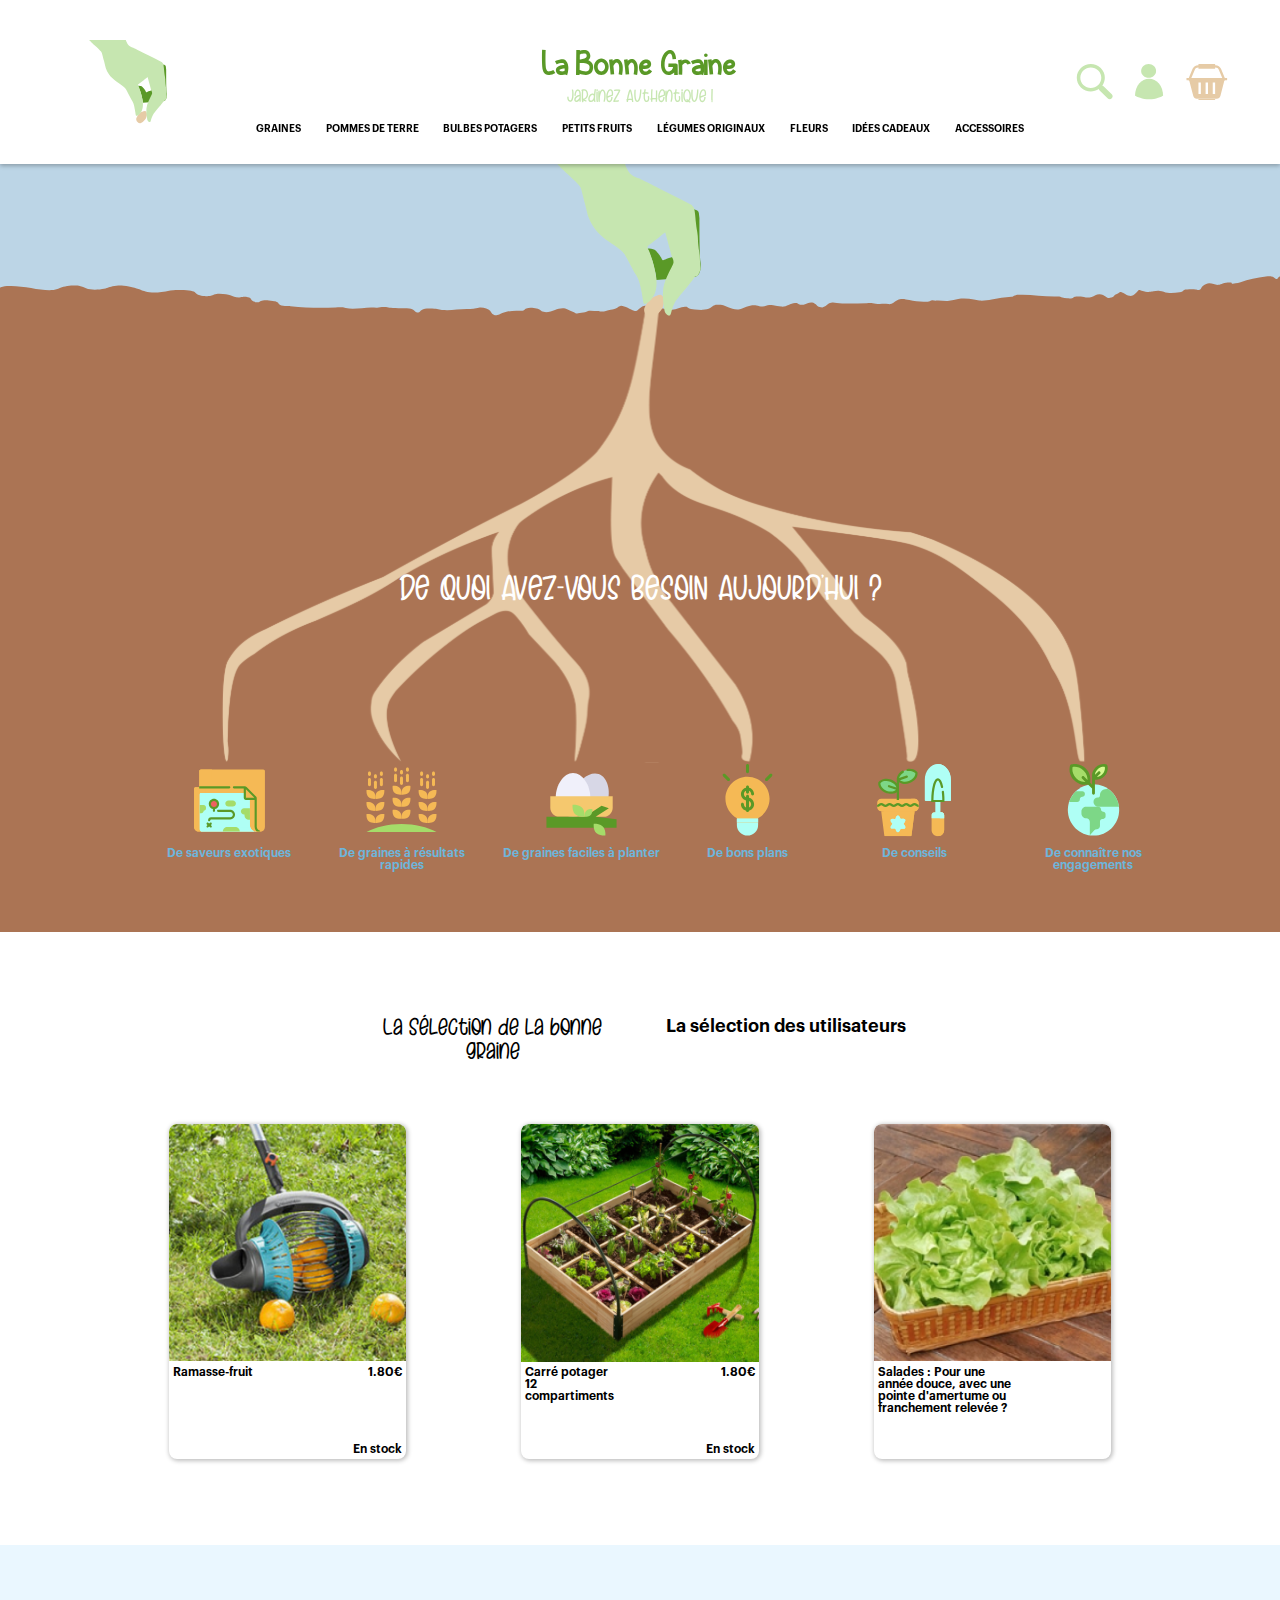
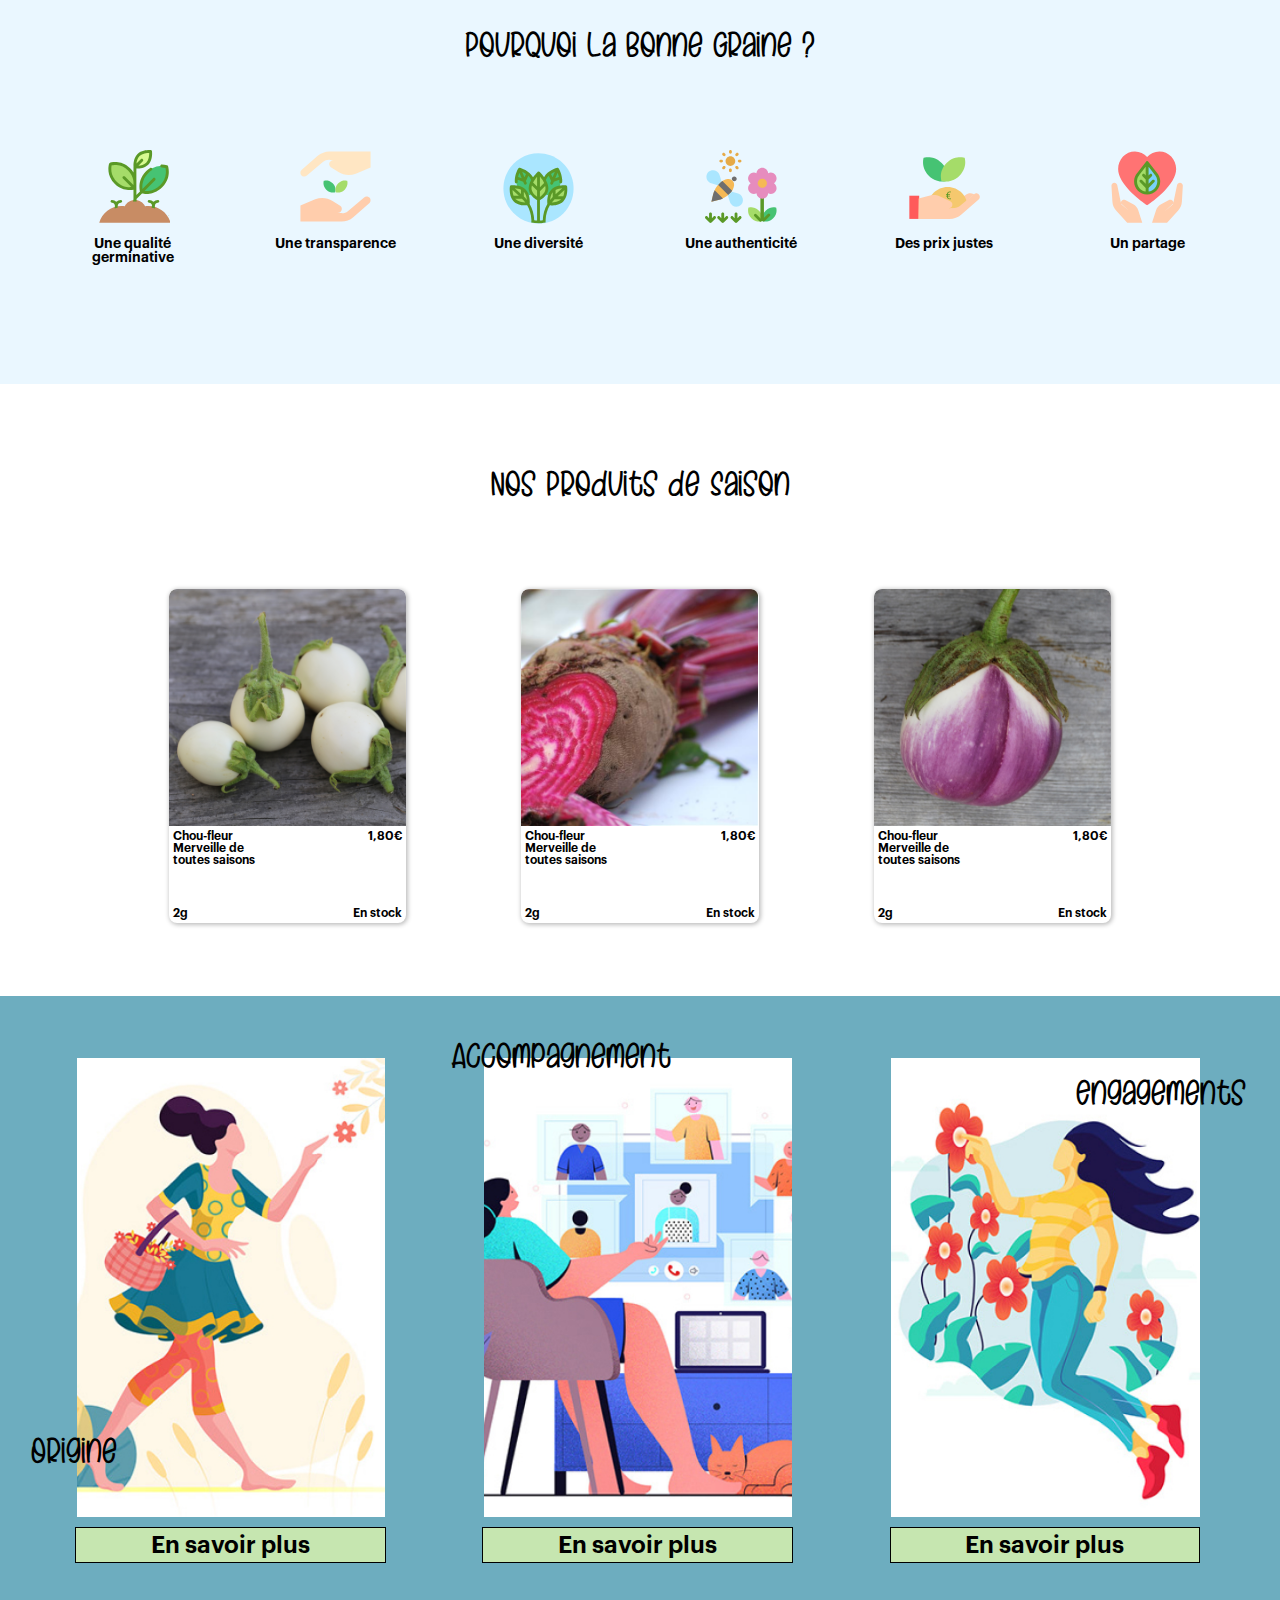
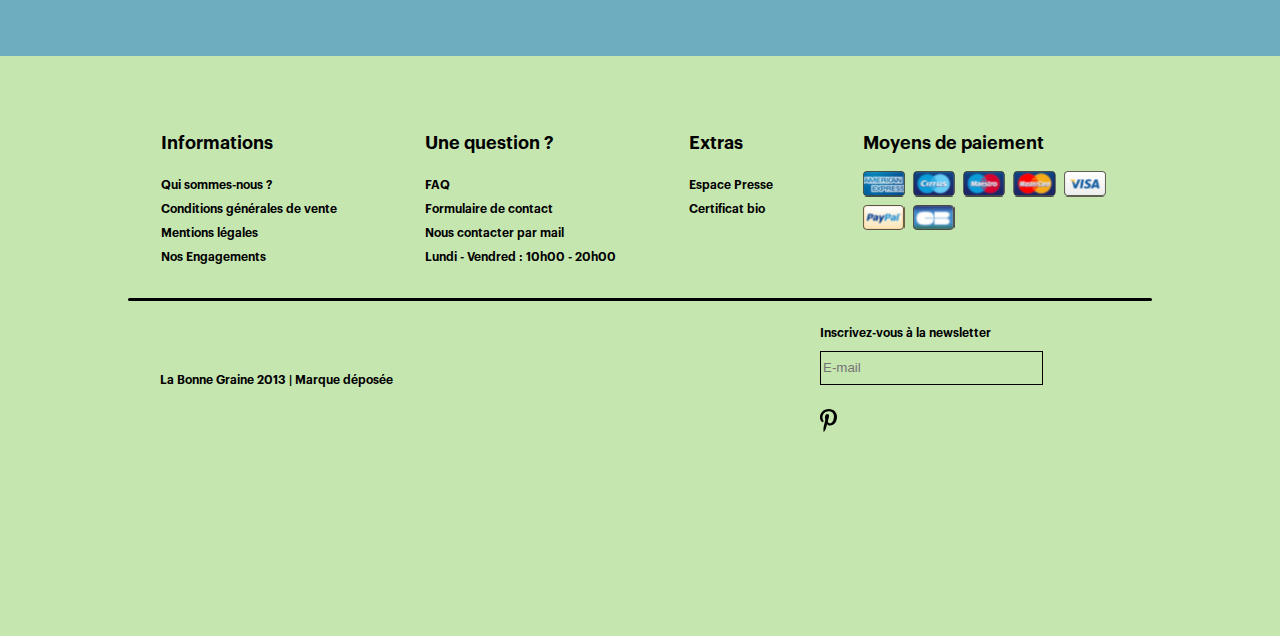
==== commit 25180f34: "corrections corrections corrections" ====
--- a/index.html
+++ b/index.html
@@ -9,7 +9,7 @@
   <header>
 <!-- Header absolute -->
     <div id = "absheader">
-      <a id = "logoheader" class = "logo" href="https://www.labonnegraine.com/" alt="logo Bonne Graine"></a>
+      <a id = "logoheader" class = "logo" href="https://www.labonnegraine.com/"></a>
       <div id = "fixtext">
         <h1>La Bonne Graine<span><br>Jardinez Authentique !</span></h1>
         <nav>
@@ -34,7 +34,7 @@
       <div id = "burger"></div>
       <h1 id = "fixh1">La Bonne Graine<span><br>Jardinez Authentique !</span></h1>
       <div id = "triologofix">
-        <a class = account href="https://www.labonnegraine.com/" name="account" alt="account"></a>
+        <a class = account href="https://www.labonnegraine.com/"></a>
         <div id = "fixglass" class = glass></div>
         <div class = checkout></div>
       </div>
@@ -74,7 +74,7 @@
             <div id = "planet" class = "herogo"></div>
             <p class = "herotext">De connaître nos engagements</p>
           </a>
-        </ul>
+        <div>
       </div>
     </section>
 <!-- Selections -->
@@ -221,7 +221,7 @@
           </div>
           <p class = "knowmore">En savoir plus</p></a>
         </article>
-      </ul>
+      </div>
     </section>
   </main>
 <!-- Footer -->
@@ -260,7 +260,7 @@
       <div id = "afterline">
         <div id = "newsbloc">
           <label for= "newsletter">Inscrivez-vous à la newsletter</label>
-          <input name = "newslettertype = "text" id = "newsletter" placeholder = "E-mail">
+          <input name = "newsletter" type = "text" id = "newsletter" placeholder = "E-mail">
           <div id ="footogos">
             <a href="https://www.labonnegraine.com/"><div id = "pinterest" class = "footogo"></div></a>
             <a href="https://www.labonnegraine.com/"><div id = "instagram" class = "footogo"></div></a>
--- a/bonnegrainehp.css
+++ b/bonnegrainehp.css
@@ -22,8 +22,8 @@
 @font-face {
   font-family: "Graphik";
   src:  url("/Graphik-font-family/GraphikRegular.otf"),
-        url("/Graphik-font-family/GraphikMedium.otf"),
-        url("/Graphik-Font-Family/GraphikSemibold.otf"),
+    url("/Graphik-font-family/GraphikMedium.otf"),
+    url("/Graphik-Font-Family/GraphikSemibold.otf"),
 }
 
 /* Doc */
@@ -42,7 +42,7 @@
 img {display: none;}
 
 /* Cards */
-.triocards {position: relative; left: -72px; display: flex; min-width: 144px; width: calc(100vw + 144px); align-items: space-between; justify-content: space-between; font-size: 12px; text-align: start;}
+.triocards {position: relative; left: -72px; display: flex; min-width: 144px; width: calc(100vw + 144px); justify-content: space-between; font-size: 12px; text-align: start;}
 .cards {position: relative; min-height: 203px; height: 54.14vw; min-width: 144px; width: 38.46vw; box-shadow: 1px 1px 4px 1px rgba(0,0,0,0.25); border-radius: 8px; margin-bottom: 44px; overflow: hidden;}
 .cardname {position: absolute; top: 148px; left: 4px; width: 83px; margin: 0px;}
 .cardprice {position: absolute; top: 148px; right: 4px; margin: 0px;}
@@ -90,7 +90,7 @@
     #planet {background-image: url(images/earth.svg);}
 /* Restore ul/li styles */
 #credit, .footext { list-style-type: disc;}
-.pay, .footext a {display: list-item; text-align: -webkit-match-parent; list-style: none;}
+.pay, .footext a {display: list-item; list-style: none;}
 
 /* Selections */
 #selections {position: relative; top: 0px; overflow: hidden;}
@@ -122,7 +122,7 @@
 
 /* Know More */
 #divknowmore {background-color: #6DADBF; height: 163.9vw;}
-#trioknow {position: relative; top: 20.53vw; left: -57.7vw; margin: 0px; display: flex; width: calc(215.2vw); align-items: space-between; justify-content: space-between; font-size: 12px; text-align: start;}
+#trioknow {position: relative; top: 20.53vw; left: -57.7vw; margin: 0px; display: flex; width: calc(215.2vw); justify-content: space-between; font-size: 12px; text-align: start;}
 .knowcards {position: relative; width: 64.935vw; height: 116.82vw;}
 .knowcards:hover {z-index: 0;}
 .knowcardimgs {position: relative; height: 100vw; width: 64.935vw; background-size: cover; background-position: center; margin-bottom: 18px; background-repeat: no-repeat;}
@@ -155,7 +155,7 @@
 #paymean {margin-bottom: 0px;}
 /* From the middle line onward */
 #lineonward {position: relative; top: 37px; display: flex; flex-direction: column; align-items: center; justify-content: space-evenly; font-size: 12px;}
-#linefooter {width: 58.668vw; background: black; border: solid black 2px; margin-top: 38px; margin-bottom: 38px; border-radius: 8px;}
+#linefooter {width: 58.668vw; height: 0.2em; background: black; margin-top: 38px; margin-bottom: 38px; border-radius: 8px;}
 #afterline {display: flex; flex-direction: column; align-items: center; justify-content: space-evenly;}
 /* Newsletter */
 #newsletter {position: relative; border: solid; border-color: black; border-radius: 0px; border-width: 0.5px; background: transparent; width: 217px; height: 30px; margin-bottom: 1em;}
@@ -310,7 +310,7 @@
   .selectitle {width: 19vw; font-size: 18px;}
   #selecseed {left: 29vw;}
   #selecusers {right: 29vw;}
-  #fixtext {display: flex; width: 60vw; flex-direction: column; justify-content: center; align-items: space-evenly; text-align: center;}
+  #fixtext {display: flex; width: 60vw; flex-direction: column; justify-content: center; text-align: center;}
   #triologo {height: 2.85vw; width: 11.95vw; display: flex; justify-content: space-between; margin: 0px;}
   #absaccount {width: 2.29vw; height: 2.85vw;}
   #absglass {width: 2.93vw; height: 2.85vw;}
@@ -344,7 +344,7 @@
     .glass {width: 2.15vw; height: 2.08vw;}
     .account {width: 1.6667vw; height: 2.08vw;}
     .checkout {width: 2.44vw; height: 2.08vw;}
-    #newsli {margin-bottom: 1vw; margin-top: 1vx}
+    #newsli {margin-bottom: 1vw; margin-top: 1vw}
   .hiddentext {font-size: 18px;}
   .hiddentext span{font-size: 24px;}
  }
@@ -378,7 +378,7 @@
  @media screen and (min-width: 2560px) {
   nav {font-size: 24px;}
   #absheader h1 {position: relative; font-size: 76px;}
-  #absheader h1 span {position: relative; font-size: 60x;}
+  #absheader h1 span {position: relative; font-size: 60px;}
   #fixheader h1 {top: 1.95vw;}
   #fixh1 {font-size: 48px;}
   #fixh1 span {font-size: 24px;}
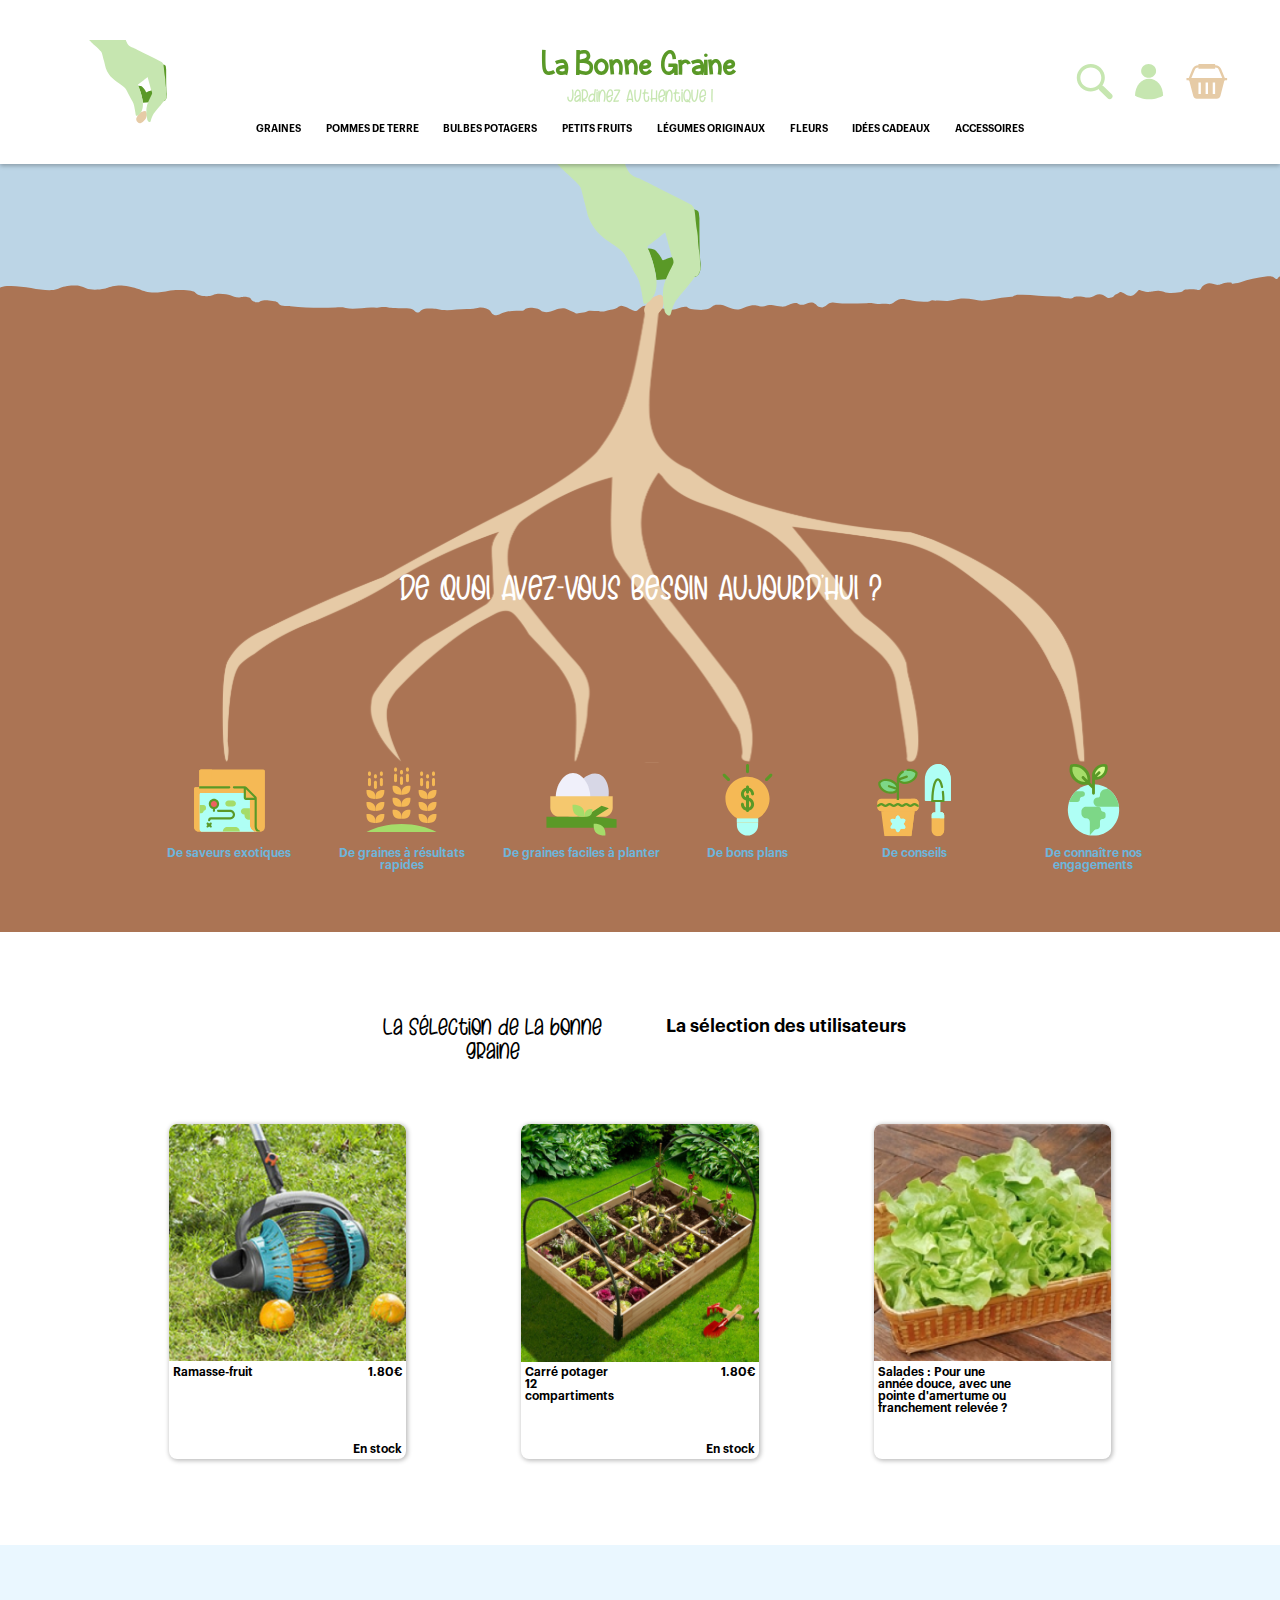
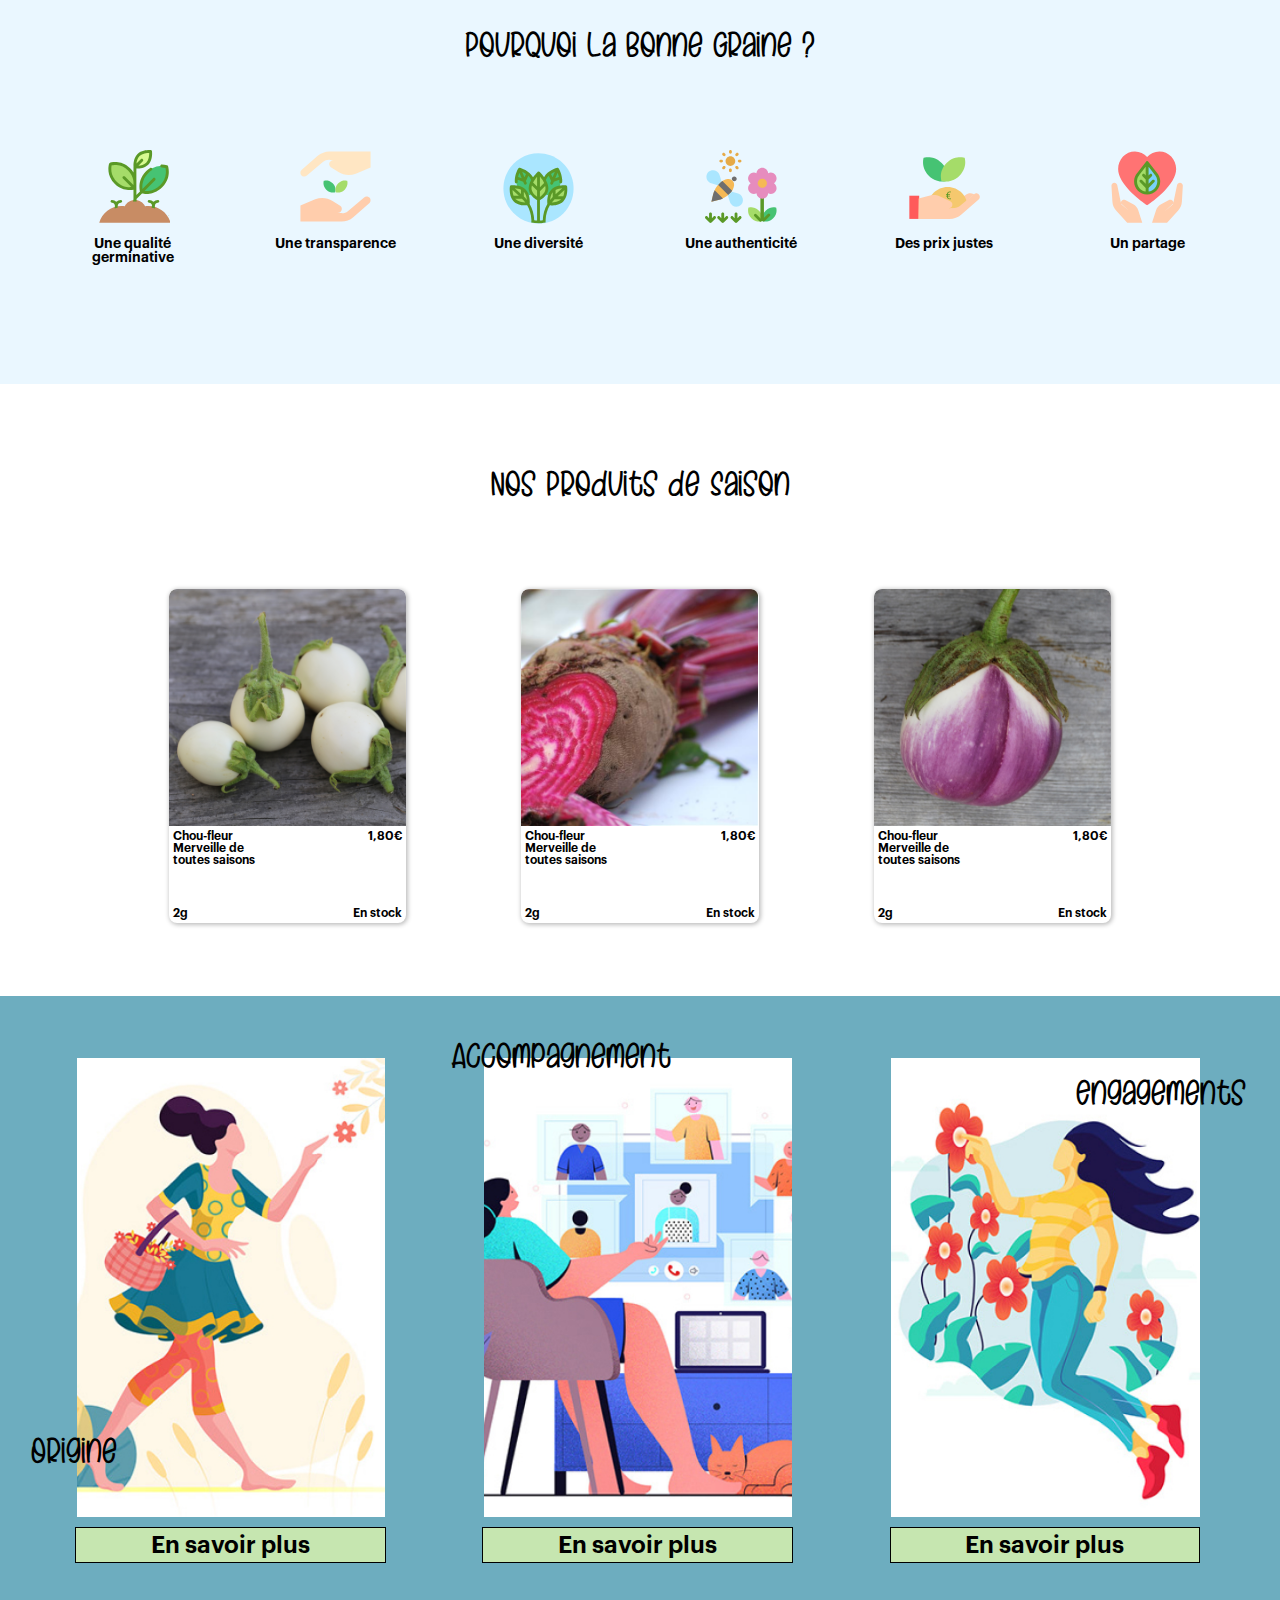
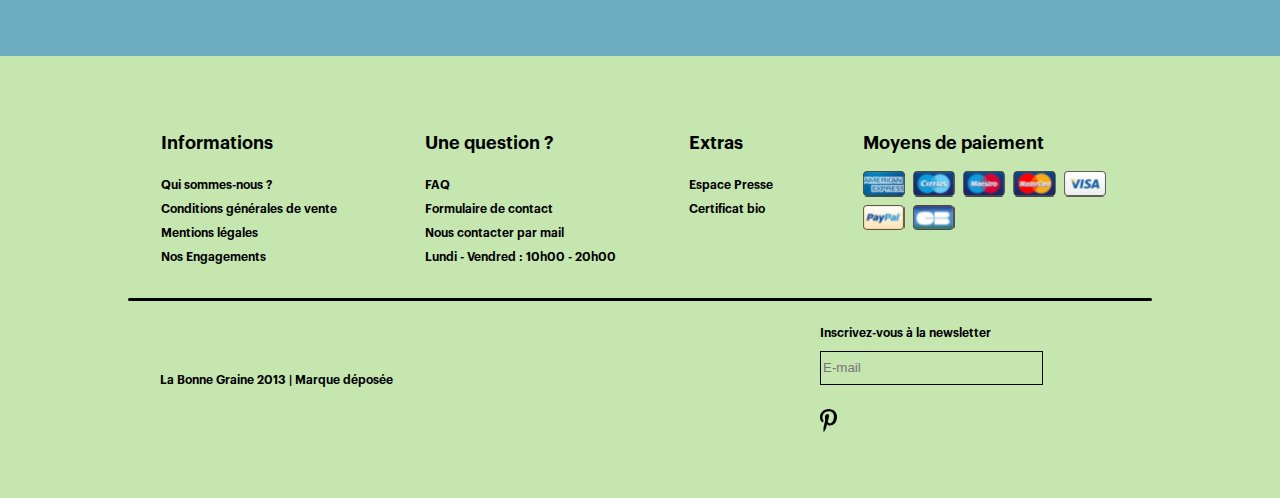
==== commit a5a5239a: "Now on the last phase, that horrible carousel" ====
--- a/index.html
+++ b/index.html
@@ -1,7 +1,7 @@
 <!DOCTYPE html>
 <html lang="fr">
 <head>
-  <meta charset="UTF-8" name="viewport" content="width=device-width">
+  <meta charset="UTF-8"> <meta name="viewport" content="width=device-width">
   <title>La Bonne Graine HomePage</title>
   <link href="bonnegrainehp.css" rel="stylesheet">
 </head>
@@ -48,7 +48,7 @@
       <div id = "surface"></div>
       <div id = "earth">
         <div id = "roots"></div>
-        <p id = "today">DE QUOI AVEZ-VOUS BESOIN AUJOURD'HUI ?</p>
+        <h3 id = "today">DE QUOI AVEZ-VOUS BESOIN AUJOURD'HUI ?</h3>
         <div id = "ulhero">
           <a href="https://www.labonnegraine.com/" id = "exoduo" class = "heroduo">
             <div id = "exotic" class = "herogo"></div>
@@ -74,7 +74,7 @@
             <div id = "planet" class = "herogo"></div>
             <p class = "herotext">De connaître nos engagements</p>
           </a>
-        <div>
+        </div>
       </div>
     </section>
 <!-- Selections -->
@@ -84,22 +84,22 @@
         <!-- <div class = "leftarrow"></div> -->
         <div  class = "triocards">
           <article id = "selecard1" class = "cards">
+            <h4 id = "selecard1name" class = "cardname">Ramasse-fruit</h4>
             <a href="https://www.labonnegraine.com/"><div id = "selecard1img" class = cardimgs></div></a>
-            <p id = "selecard1name" class = "cardname">Ramasse-fruit</p>
             <p id = "selecard1price" class = "cardprice">1.80€</p>
             <p id = "selecard1quan" class = "cardquan"></p>
             <p id = "selecard1ava" class = "cardava">En stock</p>
           </article>
           <article id = "selecard2" class = "cards">
+            <h4 id = "selecard2name" class = "cardname">Carré potager 12 compartiments</h4>
             <a href="https://www.labonnegraine.com/"><div id = "selecard2img" class = cardimgs></div></a>
-            <p id = "selecard2name" class = "cardname">Carré potager 12 compartiments</p>
             <p id = "selecard2price" class = "cardprice">1.80€</p>
             <p id = "selecard2quan" class = "cardquan"></p>
             <p id = "selecard2ava" class = "cardava">En stock</p>
           </article>
           <article id = "selecard3" class = "cards">
+            <h4 id = "selecard3name" class = "cardname">Salades : Pour une année douce, avec une pointe d'amertume ou franchement relevée ?</h4>
             <a href="https://www.labonnegraine.com/"><div id = "selecard3img" class = cardimgs></div></a>
-            <p id = "selecard3name" class = "cardname">Salades : Pour une année douce, avec une pointe d'amertume ou franchement relevée ?</p>
             <p id = "selecard3price" class = "cardprice"></p>
             <p id = "selecard3quan" class = "cardquan"></p>
             <p id = "selecard3ava" class = "cardava"></p>
@@ -112,22 +112,22 @@
         <!-- <div class = "leftarrow"></div> -->
         <div class = "triocards">
           <article id = "selecard4" class = "cards">
+            <h4 id = "selecard4name" class = "cardname">Gants pour travaux ergo</h4>
             <a href="https://www.labonnegraine.com/"><div id = "selecard4img" class = cardimgs></div></a>
-            <p id = "selecard4name" class = "cardname">Gants pour travaux ergo</p>
             <p id = "selecard4price" class = "cardprice">3,22€</p>
             <p id = "selecard4quan" class = "cardquan"></p>
             <p id = "selecard4ava" class = "cardava">En stock</p>
           </article>
           <article id = "selecard5" class = "cards">
+            <h4 id = "selecard5name" class = "cardname">Courgette Lebanon</h4>
             <a href="https://www.labonnegraine.com/"><div id = "selecard5img" class = cardimgs></div></a>
-            <p id = "selecard5name" class = "cardname">Courgette Lebanon</p>
             <p id = "selecard5price" class = "cardprice">1,80€</p>
             <p id = "selecard5quan" class = "cardquan">2g</p>
             <p id = "selecard5ava" class = "cardava">En stock</p>
           </article>
           <article id = "selecard6" class = "cards">
+            <h4 id = "selecard6name" class = "cardname">Laitue Cocarde Bio</h4>
             <a href="https://www.labonnegraine.com/"><div id = "selecard6img" class = cardimgs></div></a>
-            <p id = "selecard6name" class = "cardname">Laitue Cocarde Bio</p>
             <p id = "selecard6price" class = "cardprice">1,80€</p>
             <p id = "selecard6quan" class = "cardquan">0,2g</p>
             <p id = "selecard6ava" class = "cardava">En stock</p>
@@ -173,22 +173,22 @@
         <!-- <div class = "leftarrow"></div> -->
         <div class = "triocards">
           <article id = "seacard1" class = "cards">
+            <h4 id = "seacard1name" class = "cardname">Chou-fleur Merveille de toutes saisons</h4>
             <a href="https://www.labonnegraine.com/"><div id = "seacard1img" class = cardimgs></div></a>
-            <p id = "seacard1name" class = "cardname">Chou-fleur Merveille de toutes saisons</p>
             <p id = "seacard1price" class = "cardprice">1,80€</p>
             <p id = "seacard1quan" class = "cardquan">2g</p>
             <p id = "seacard1ava" class = "cardava">En stock</p>
           </article>
           <article id = "seacard2" class = "cards">
+            <h4 id = "seacard2name" class = "cardname">Chou-fleur Merveille de toutes saisons</h4>
             <a href="https://www.labonnegraine.com/"><div id = "seacard2img" class = cardimgs></div></a>
-            <p id = "seacard2name" class = "cardname">Chou-fleur Merveille de toutes saisons</p>
             <p id = "seacard2price" class = "cardprice">1,80€</p>
             <p id = "seacard2quan" class = "cardquan">2g</p>
             <p id = "seacard2ava" class = "cardava">En stock</p>
           </article>
           <article id = "seacard3" class = "cards">
+            <h4 id = "seacard3name" class = "cardname">Chou-fleur Merveille de toutes saisons</h4>
             <a href="https://www.labonnegraine.com/"><div id = "seacard3img" class = cardimgs></div></a>
-            <p id = "seacard3name" class = "cardname">Chou-fleur Merveille de toutes saisons</p>
             <p id = "seacard3price" class = "cardprice">1,80€</p>
             <p id = "seacard3quan" class = "cardquan">2g</p>
             <p id = "seacard3ava" class = "cardava">En stock</p>
@@ -197,7 +197,7 @@
         <!-- <div class = "rightarrow"></div> -->
       </div>
     </section>
-<!-- Know more -->
+<!-- Know more, j'ai conscience que c'est une section et qu'elle devrait avoir un titre, mais je trouve que cela nuirait trop au design, qui est agréable, c'est donc-->
     <section id = "divknowmore">
       <div id = "trioknow">
         <article id = "knowcard1" class = "knowcards">
@@ -272,6 +272,6 @@
       </div>
     </div>
   </footer>
- <script type="text/javascript" src = "bonnegrainehp.js"></script>
+ <script src = "bonnegrainehp.js"></script>
 </body>
 </html>--- a/bonnegrainehp.css
+++ b/bonnegrainehp.css
@@ -23,7 +23,7 @@
   font-family: "Graphik";
   src:  url("/Graphik-font-family/GraphikRegular.otf"),
     url("/Graphik-font-family/GraphikMedium.otf"),
-    url("/Graphik-Font-Family/GraphikSemibold.otf"),
+    url("/Graphik-Font-Family/GraphikSemibold.otf");
 }
 
 /* Doc */
@@ -49,6 +49,44 @@
 .cardava {position: absolute; bottom: 4px; right: 4px; margin: 0px;}
 .cardquan {position: absolute; bottom: 4px; left: 4px; margin: 0px;}
 .cardimgs {min-width: 144px; width: 38.46vw; min-height: 144px; height: 38.46vw; background-size: contain; background-repeat: no-repeat;}
+/* * {
+	box-sizing: border-box;
+	margin: 0;
+	padding: 0;
+}
+body {
+	overflow-y: hidden;
+}
+.slider {
+	font-family: sans-serif;
+	scroll-snap-type: x mandatory;	
+	display: flex;
+	-webkit-overflow-scrolling: touch;
+	overflow-x: scroll;
+}
+section {
+	border-right: 1px solid white;
+	padding: 1rem;
+	min-width: 100vw;
+	height: 100vh;
+	scroll-snap-align: start;
+	text-align: center;
+	position: relative;
+}
+h1	{
+	position: absolute;
+	top: 50%;
+	transform: translateY(-50%);
+	text-align: center;
+	color: white;
+	width: 100%;
+	left: 0;
+	font-size: calc(1rem + 3vw);
+} */
+
+
+
+
 
 /* Fixed Header */
 #absheader {display: none;}
@@ -308,6 +346,7 @@
   #absheader h1 span {font-size: 18px; top: 0.3vw;}
   #logoheader {width: 6.11vw; height: 6.536vw; background-size: contain; margin-left: 2.92vw; margin-right: 2.92vw;}
   .selectitle {width: 19vw; font-size: 18px;}
+  #triologo div {background-repeat: no-repeat;}
   #selecseed {left: 29vw;}
   #selecusers {right: 29vw;}
   #fixtext {display: flex; width: 60vw; flex-direction: column; justify-content: center; text-align: center;}
@@ -316,7 +355,7 @@
   #absglass {width: 2.93vw; height: 2.85vw;}
   #abscheckout {width: 3.33vw; height: 2.85vw;}
   #surface {left: -1vw;}
-  footer {top: 0px;}
+  footer {top: 0px; min-height: 420px;}
   .pay {height: 2vw; width: 3.3vw;}
  }
 
@@ -347,6 +386,7 @@
     #newsli {margin-bottom: 1vw; margin-top: 1vw}
   .hiddentext {font-size: 18px;}
   .hiddentext span{font-size: 24px;}
+  footer {min-height: 0;}
  }
 
 @media screen and (min-width: 1900px) {
@@ -378,7 +418,7 @@
  @media screen and (min-width: 2560px) {
   nav {font-size: 24px;}
   #absheader h1 {position: relative; font-size: 76px;}
-  #absheader h1 span {position: relative; font-size: 60px;}
+  #absheader h1 span {position: relative; font-size: 48px;}
   #fixheader h1 {top: 1.95vw;}
   #fixh1 {font-size: 48px;}
   #fixh1 span {font-size: 24px;}
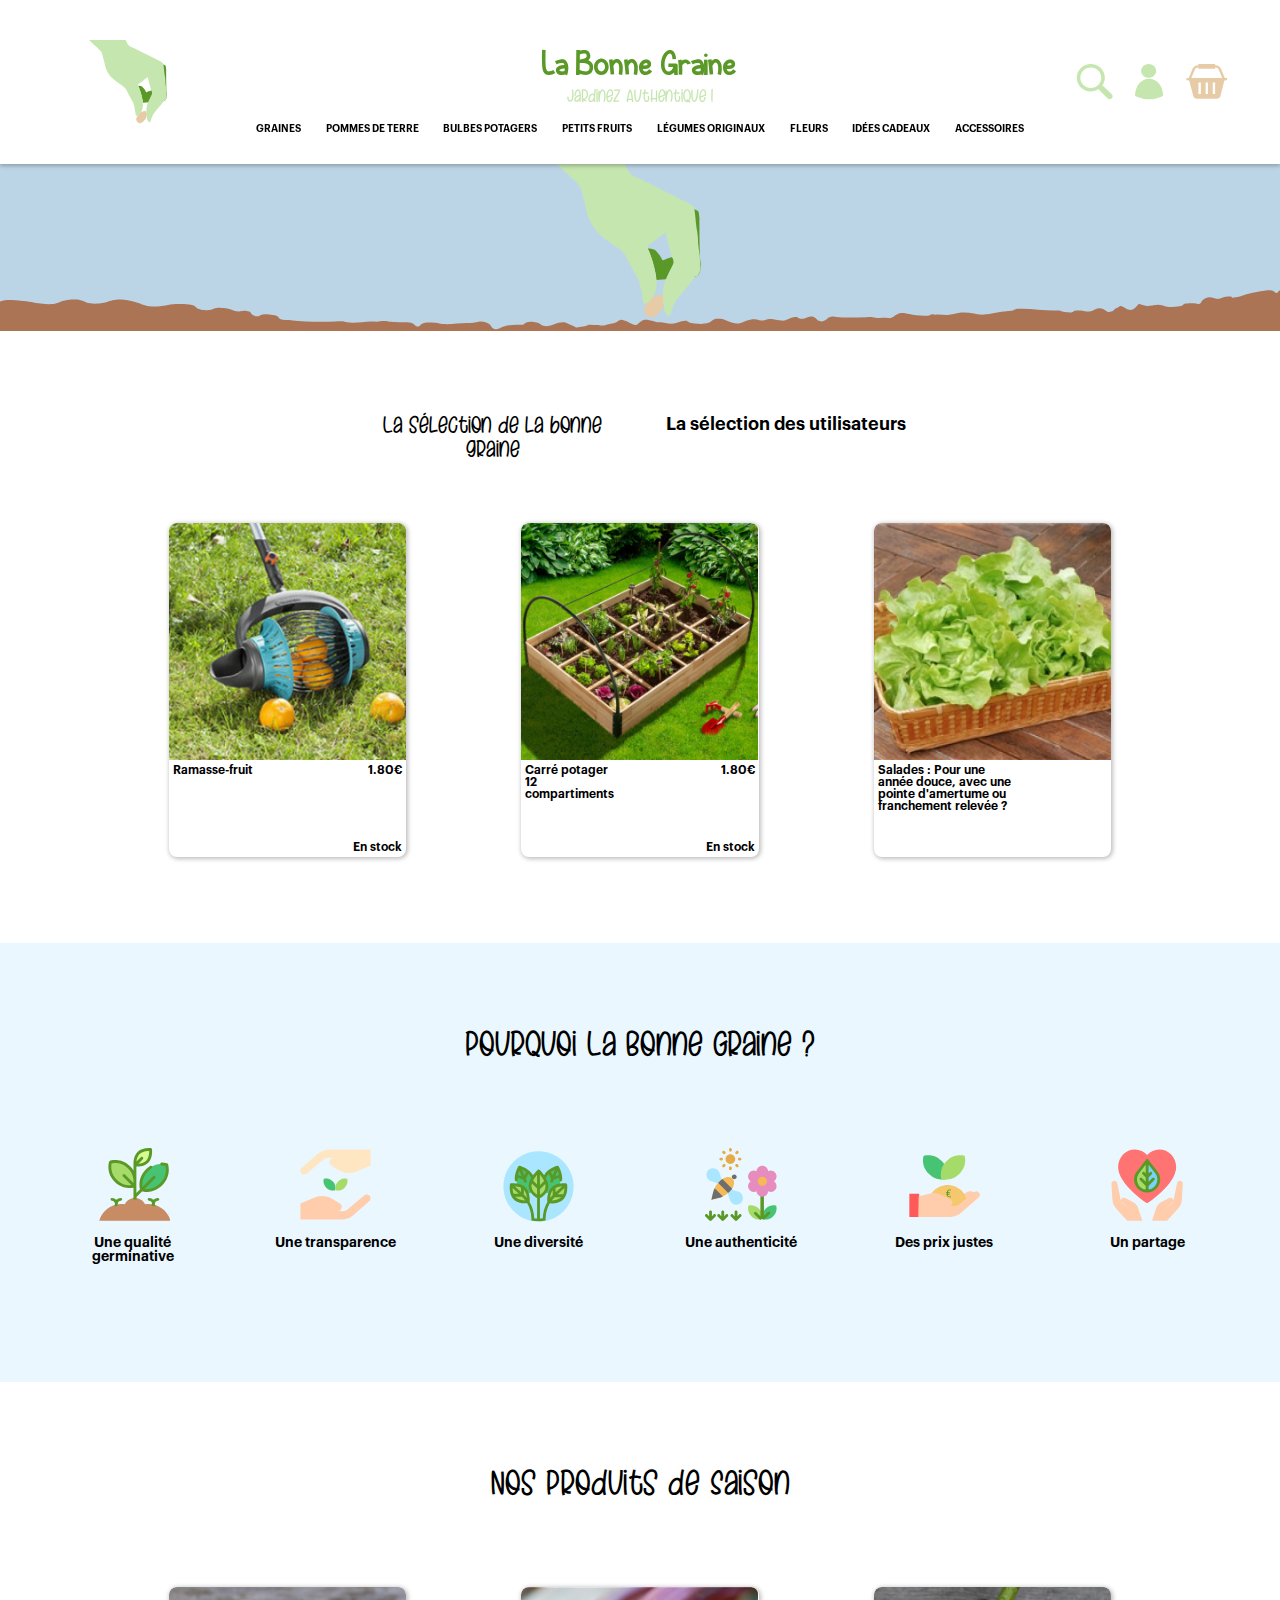
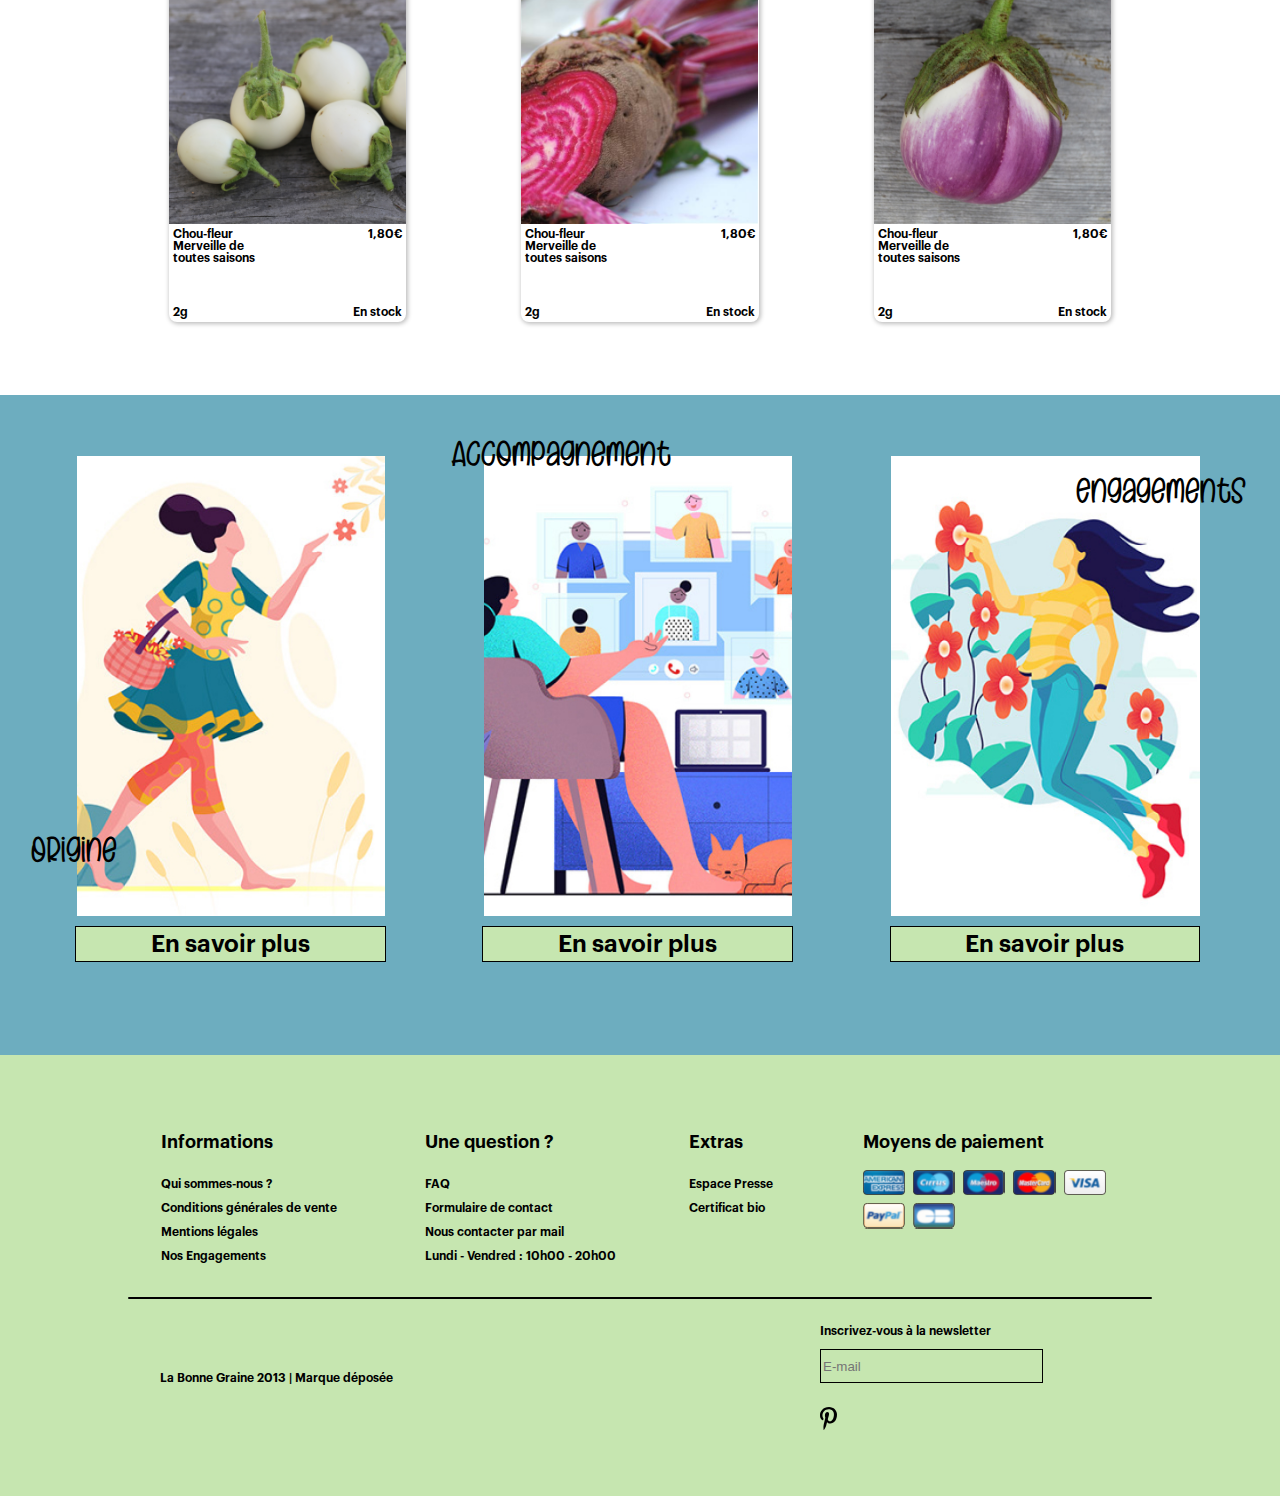
==== commit 3997fe63: "Défilement racines reste perfectionnement au niveau du top de earth et possiblement de la taille." ====
--- a/index.html
+++ b/index.html
@@ -5,7 +5,7 @@
   <title>La Bonne Graine HomePage</title>
   <link href="bonnegrainehp.css" rel="stylesheet">
 </head>
-<body>
+<body onresize="adaptheight()">
   <header>
 <!-- Header absolute -->
     <div id = "absheader">
--- a/bonnegrainehp.css
+++ b/bonnegrainehp.css
@@ -42,51 +42,13 @@
 img {display: none;}
 
 /* Cards */
-.triocards {position: relative; left: -72px; display: flex; min-width: 144px; width: calc(100vw + 144px); justify-content: space-between; font-size: 12px; text-align: start;}
-.cards {position: relative; min-height: 203px; height: 54.14vw; min-width: 144px; width: 38.46vw; box-shadow: 1px 1px 4px 1px rgba(0,0,0,0.25); border-radius: 8px; margin-bottom: 44px; overflow: hidden;}
+.triocards {position: relative; display: flex; min-width: 144px; justify-content: space-between; font-size: 12px; text-align: start; scroll-snap-type: x mandatory; -webkit-overflow-scrolling: touch; overflow-x: scroll;}
+.cards {position: relative; min-height: 203px; height: 54.14vw; min-width: 144px; width: 38.46vw; box-shadow: 1px 1px 4px 1px rgba(0,0,0,0.25); border-radius: 8px; margin-bottom: 44px; overflow: hidden; margin-left: 20px;	scroll-snap-align: center;}
 .cardname {position: absolute; top: 148px; left: 4px; width: 83px; margin: 0px;}
 .cardprice {position: absolute; top: 148px; right: 4px; margin: 0px;}
 .cardava {position: absolute; bottom: 4px; right: 4px; margin: 0px;}
 .cardquan {position: absolute; bottom: 4px; left: 4px; margin: 0px;}
 .cardimgs {min-width: 144px; width: 38.46vw; min-height: 144px; height: 38.46vw; background-size: contain; background-repeat: no-repeat;}
-/* * {
-	box-sizing: border-box;
-	margin: 0;
-	padding: 0;
-}
-body {
-	overflow-y: hidden;
-}
-.slider {
-	font-family: sans-serif;
-	scroll-snap-type: x mandatory;	
-	display: flex;
-	-webkit-overflow-scrolling: touch;
-	overflow-x: scroll;
-}
-section {
-	border-right: 1px solid white;
-	padding: 1rem;
-	min-width: 100vw;
-	height: 100vh;
-	scroll-snap-align: start;
-	text-align: center;
-	position: relative;
-}
-h1	{
-	position: absolute;
-	top: 50%;
-	transform: translateY(-50%);
-	text-align: center;
-	color: white;
-	width: 100%;
-	left: 0;
-	font-size: calc(1rem + 3vw);
-} */
-
-
-
-
 
 /* Fixed Header */
 #absheader {display: none;}
@@ -104,11 +66,20 @@
 /* Hero */
 #hero {position: relative; top: 0px; height: 395.7vw; background-color: #BCD5E6; overflow: hidden;}
 #herologo {z-index: 100; position: relative; left: 39.2157%; width: 21.3vw; height: 22.775vw; background-image: url("images/Logo.svg"); background-size: contain;}
+#herologo:hover {transform: translateY(10%); cursor: pointer; transition: transform 0.3s;}
+.logonohover {pointer-events: none; transform: translateY(10%);}
 /* Earth */
-#surface {position: relative; top: -0.8%; left: -0.5vw; height: 3.85vw; width: 101vw; background-image: url(images/soil.svg); background-size: contain; background-repeat: no-repeat;}
-#earth {position: relative; top: -1%; background-color: #AB7454; height: 373vw; z-index: 0;}
+#surface {position: relative; top: -0.6%; left: -0.5vw; height: 3.85vw; width: 101vw; background-image: url(images/soil.svg); background-size: contain; background-repeat: no-repeat;}
+#earth {position: relative; top: -0.8%; background-color: #AB7454; height: 373vw; width: 100vw; z-index: 0;}
 #roots {position: relative; left: 23vw; top: -0.3%; height: 325vw; width: 60vw; background-image: url(images/Roots.svg); background-size: contain; background-repeat: no-repeat;}
 #today {position: absolute; top: 25px; left: 15%; z-index: 1; font-family: "Craft Holic", Arial; font-size: 25px; width: 70vw; color: white; text-align: center;}
+/* Test */
+#lablogo {position: relative;}
+#hero {height: 24vw;}
+#surface {top: -2.5vw;}
+#earth {position: absolute; top: 24vw;}
+
+
 /* Icon duos */
 .heroduo {width: 160px; color: #6eb5db; display: flex; flex-direction: column; align-items: center; justify-content: center; text-align: center; position: absolute; cursor: pointer;}
   .herotext {margin: 0px; font-size: 12px;}
@@ -131,7 +102,7 @@
 .pay, .footext a {display: list-item; list-style: none;}
 
 /* Selections */
-#selections {position: relative; top: 0px; overflow: hidden;}
+#selections {position: relative; top: 0px;}
 #selecard1img {background-image: url(images/ramassefruit.png);}
 #selecard2img {background-image: url(images/carrepotager.png);}
 #selecard3img {background-image: url(images/salade.png);}
@@ -256,7 +227,7 @@
  /* Responsive tablet */
  @media screen and (min-width: 768px) {
   /* Cards */
-  .triocards {min-width: 144px; width: 73.53vw; left: 0px;}
+  .triocards {min-width: 144px; width: 73.53vw; left: 0px; overflow-x: visible;}
   .cards {height: 26.11vw; width: 18.52vw;}
   .cardname {top: calc(18.52vw + 4px); left: 4px; width: 83px; margin: 0px;}
   .cardprice {position: absolute; top: calc(18.52vw + 4px); right: 4px; margin: 0px;}
@@ -272,8 +243,10 @@
   #roots {background-image: url(images/rootsfull.svg); width: 72.1vw; top: -0.1%; left: 13.5vw;}
   #herologo {left: 43.5vw; width: 11.3vw; height: 12.04vw; margin-right: 0px;}
   #hero {height: 60vw;}
-  #surface {top: -6%;}
-  #earth {top: -6.8%; height: 373vw;}
+  /* test  */
+  #hero {height: 13vw;}
+  /* #surface {top: -6%;} */
+  #earth {top: 13.4vw; height: 373vw;}
   #today {top: 20vw; left: 15%; z-index: 1;}
   #ulhero {position: absolute; display: flex; margin: 0px; top: 35vw; left: -1vw; height: 8.96vw; width: 100vw; z-index: 300;}
   .heroduo {width: 12.85vw;}
